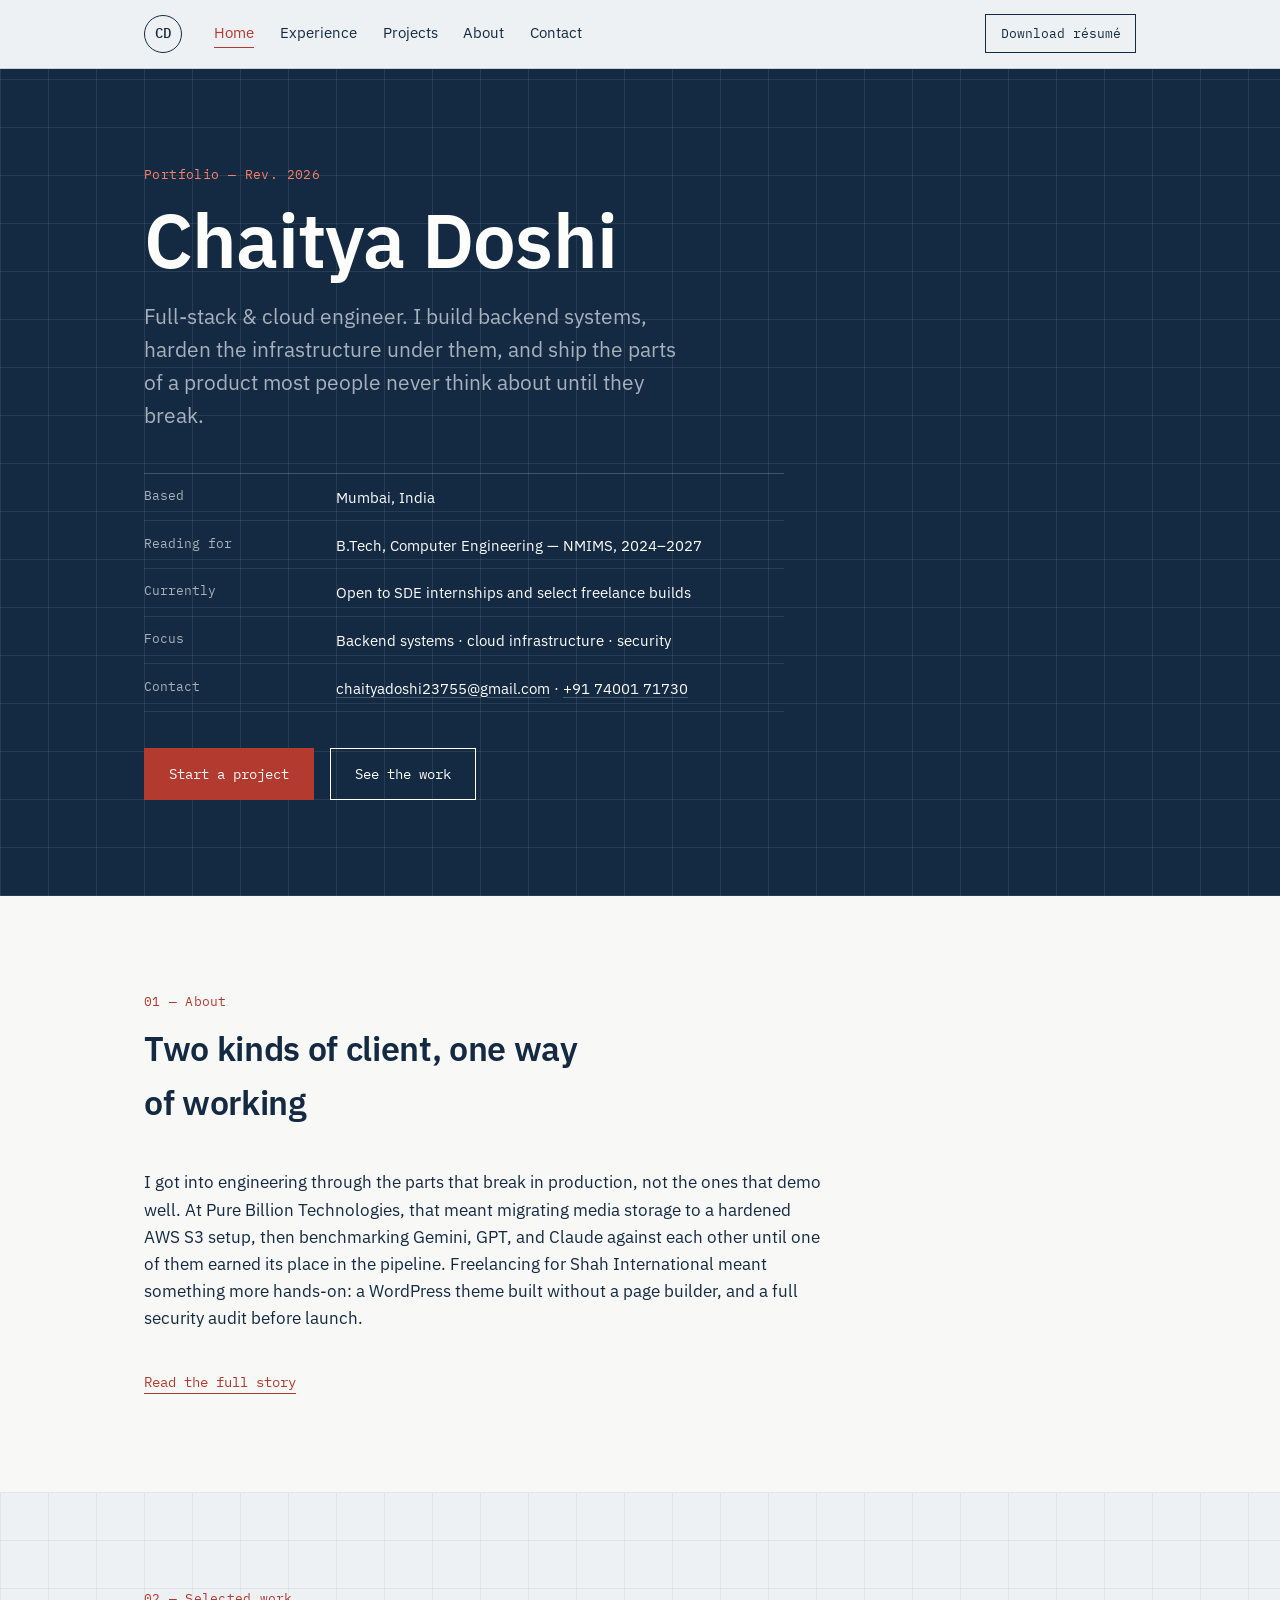
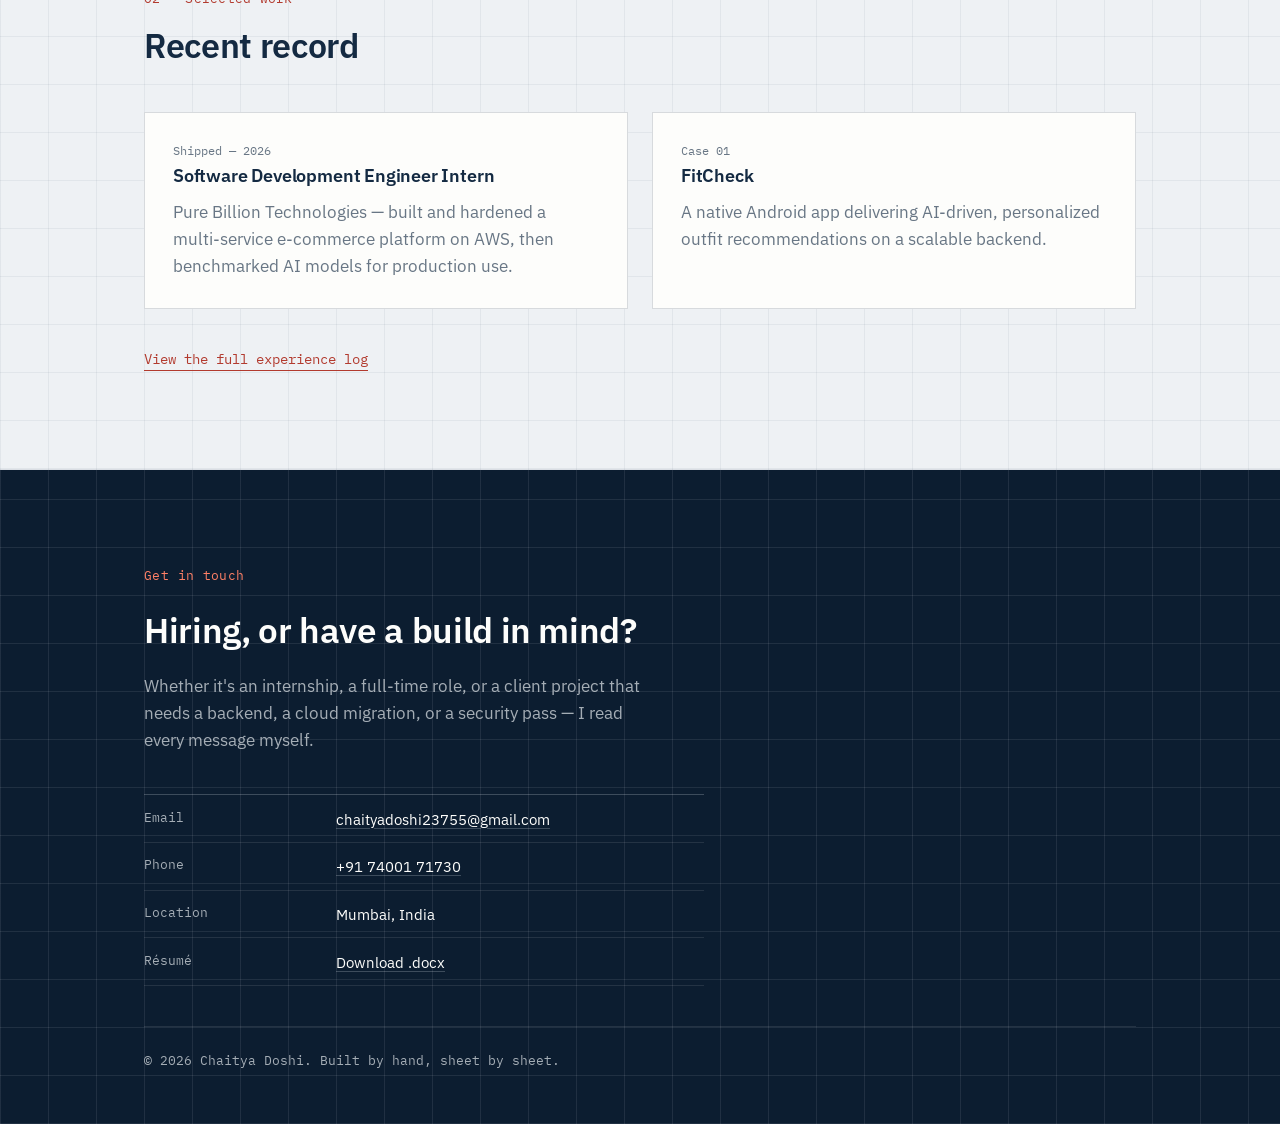
==== index.html @ 890fd2dd "Build multi-page portfolio site Blueprint-inspired design system: home, experience, projects, about," ====
<!DOCTYPE html>
<html lang="en">
<head>
<meta charset="UTF-8">
<meta name="viewport" content="width=device-width, initial-scale=1.0">
<title>Chaitya Doshi — Full-Stack &amp; Cloud Engineer</title>
<meta name="description" content="Chaitya Doshi builds backend systems, cloud infrastructure, and secure web platforms. B.Tech Computer Engineering, NMIMS Mumbai. Available for SDE internships and freelance builds.">
<link rel="icon" href="data:image/svg+xml,%3Csvg xmlns='http://www.w3.org/2000/svg' viewBox='0 0 100 100'%3E%3Ccircle cx='50' cy='50' r='46' fill='%23142A42'/%3E%3Ccircle cx='50' cy='50' r='46' fill='none' stroke='%23EEF1F4' stroke-width='3'/%3E%3Ctext x='50' y='64' font-family='Georgia,serif' font-size='42' fill='%23EEF1F4' text-anchor='middle'%3ECD%3C/text%3E%3C/svg%3E">
<link rel="preconnect" href="https://fonts.googleapis.com">
<link rel="preconnect" href="https://fonts.gstatic.com" crossorigin>
<link href="https://fonts.googleapis.com/css2?family=IBM+Plex+Mono:wght@400;500;600&amp;family=IBM+Plex+Sans:wght@400;500;600;700&amp;display=swap" rel="stylesheet">
<link rel="stylesheet" href="css/styles.css">
</head>
<body>

<a class="skip-link" href="#main">Skip to content</a>

<header class="nav" id="nav">
  <div class="nav__inner">
    <a class="nav__mark" href="index.html" aria-label="Chaitya Doshi, home">
      <span class="nav__mark-ring">CD</span>
    </a>
    <nav class="nav__links" aria-label="Primary">
      <a href="index.html" aria-current="page">Home</a>
      <a href="experience.html">Experience</a>
      <a href="projects.html">Projects</a>
      <a href="about.html">About</a>
      <a href="contact.html">Contact</a>
    </nav>
    <a class="nav__cta" href="assets/resume/Chaitya_Doshi_Resume.docx" download>Download résumé</a>
    <button class="nav__toggle" id="navToggle" aria-expanded="false" aria-controls="navPanel" aria-label="Open menu">
      <span></span><span></span><span></span>
    </button>
  </div>
  <div class="nav__panel" id="navPanel">
    <a href="index.html" aria-current="page">Home</a>
    <a href="experience.html">Experience</a>
    <a href="projects.html">Projects</a>
    <a href="about.html">About</a>
    <a href="contact.html">Contact</a>
    <a href="assets/resume/Chaitya_Doshi_Resume.docx" download>Download résumé</a>
  </div>
</header>

<main id="main">

  <section class="hero" id="top">
    <div class="hero__grid" aria-hidden="true"></div>
    <div class="wrap hero__inner">
      <p class="hero__kicker">Portfolio — Rev. 2026</p>
      <h1 class="hero__name">Chaitya Doshi</h1>
      <p class="hero__role">Full-stack &amp; cloud engineer. I build backend systems, harden the infrastructure under them, and ship the parts of a product most people never think about until they break.</p>

      <dl class="titleblock">
        <div class="titleblock__row">
          <dt>Based</dt>
          <dd>Mumbai, India</dd>
        </div>
        <div class="titleblock__row">
          <dt>Reading for</dt>
          <dd>B.Tech, Computer Engineering — NMIMS, 2024–2027</dd>
        </div>
        <div class="titleblock__row">
          <dt>Currently</dt>
          <dd>Open to SDE internships and select freelance builds</dd>
        </div>
        <div class="titleblock__row">
          <dt>Focus</dt>
          <dd>Backend systems · cloud infrastructure · security</dd>
        </div>
        <div class="titleblock__row">
          <dt>Contact</dt>
          <dd><a href="mailto:chaityadoshi23755@gmail.com">chaityadoshi23755@gmail.com</a> · <a href="tel:+917400171730">+91 74001 71730</a></dd>
        </div>
      </dl>

      <div class="hero__actions">
        <a class="btn btn--stamp" href="contact.html">Start a project</a>
        <a class="btn btn--ghost" href="experience.html">See the work</a>
      </div>
    </div>
  </section>

  <section class="section section--about">
    <div class="wrap">
      <div class="section__head">
        <p class="field-label">01 — About</p>
        <h2>Two kinds of client, one way of working</h2>
      </div>
      <div class="about__body">
        <p>I got into engineering through the parts that break in production, not the ones that demo well. At Pure Billion Technologies, that meant migrating media storage to a hardened AWS S3 setup, then benchmarking Gemini, GPT, and Claude against each other until one of them earned its place in the pipeline. Freelancing for Shah International meant something more hands-on: a WordPress theme built without a page builder, and a full security audit before launch.</p>
      </div>
      <div class="section__foot">
        <a href="about.html">Read the full story</a>
      </div>
    </div>
  </section>

  <section class="section">
    <div class="wrap">
      <div class="section__head">
        <p class="field-label">02 — Selected work</p>
        <h2>Recent record</h2>
      </div>

      <div class="teaser-grid">
        <a class="teaser-card" href="experience.html">
          <p class="teaser-card__stamp">Shipped — 2026</p>
          <h3>Software Development Engineer Intern</h3>
          <p>Pure Billion Technologies — built and hardened a multi-service e-commerce platform on AWS, then benchmarked AI models for production use.</p>
        </a>
        <a class="teaser-card" href="projects.html">
          <p class="teaser-card__stamp">Case 01</p>
          <h3>FitCheck</h3>
          <p>A native Android app delivering AI-driven, personalized outfit recommendations on a scalable backend.</p>
        </a>
      </div>

      <div class="section__foot">
        <a href="experience.html">View the full experience log</a>
      </div>
    </div>
  </section>

</main>

<footer class="footer">
  <div class="hero__grid hero__grid--footer" aria-hidden="true"></div>
  <div class="wrap footer__inner">
    <div class="footer__lead">
      <p class="hero__kicker">Get in touch</p>
      <h2>Hiring, or have a build in mind?</h2>
      <p class="footer__copy">Whether it's an internship, a full-time role, or a client project that needs a backend, a cloud migration, or a security pass — I read every message myself.</p>
    </div>

    <dl class="titleblock titleblock--footer">
      <div class="titleblock__row">
        <dt>Email</dt>
        <dd><a href="mailto:chaityadoshi23755@gmail.com">chaityadoshi23755@gmail.com</a></dd>
      </div>
      <div class="titleblock__row">
        <dt>Phone</dt>
        <dd><a href="tel:+917400171730">+91 74001 71730</a></dd>
      </div>
      <div class="titleblock__row">
        <dt>Location</dt>
        <dd>Mumbai, India</dd>
      </div>
      <div class="titleblock__row">
        <dt>Résumé</dt>
        <dd><a href="assets/resume/Chaitya_Doshi_Resume.docx" download>Download .docx</a></dd>
      </div>
    </dl>

    <p class="footer__fine">© <span id="year">2026</span> Chaitya Doshi. Built by hand, sheet by sheet.</p>
  </div>
</footer>

<script src="js/script.js"></script>
</body>
</html>
---- css/styles.css ----
/* ==========================================================================
   Tokens
   ========================================================================== */
:root {
  --ink: #142a42;
  --ink-deep: #0c1d30;
  --paper: #eef1f4;
  --paper-card: #f8f9f7;
  --paper-white: #fdfdfb;
  --stamp: #b23a2e;
  --stamp-bright: #ff8066;
  --line: rgba(20, 42, 66, 0.16);
  --line-soft: rgba(20, 42, 66, 0.09);
  --line-on-dark: rgba(238, 241, 244, 0.22);
  --line-on-dark-soft: rgba(238, 241, 244, 0.1);
  --grid-light: rgba(20, 42, 66, 0.06);
  --grid-dark: rgba(238, 241, 244, 0.09);
  --text-muted: rgba(20, 42, 66, 0.64);
  --text-muted-on-dark: rgba(238, 241, 244, 0.68);

  --font-sans: "IBM Plex Sans", "Segoe UI", system-ui, sans-serif;
  --font-mono: "IBM Plex Mono", "SFMono-Regular", Consolas, monospace;

  --wrap: 1120px;
  --gutter: clamp(1.5rem, 5vw, 4rem);
}

/* ==========================================================================
   Reset & base
   ========================================================================== */
*, *::before, *::after { box-sizing: border-box; }
html { scroll-behavior: smooth; }
@media (prefers-reduced-motion: reduce) {
  html { scroll-behavior: auto; }
  *, *::before, *::after { animation-duration: 0.001ms !important; animation-iteration-count: 1 !important; transition-duration: 0.001ms !important; scroll-behavior: auto !important; }
}

html, body { max-width: 100%; overflow-x: hidden; }

body {
  margin: 0;
  background: var(--paper);
  color: var(--ink);
  font-family: var(--font-sans);
  font-size: 17px;
  line-height: 1.6;
  -webkit-font-smoothing: antialiased;
}

img { max-width: 100%; display: block; }
a { color: inherit; }

h1, h2, h3 { margin: 0; font-family: var(--font-sans); font-weight: 600; letter-spacing: -0.01em; }

.wrap {
  max-width: var(--wrap);
  margin: 0 auto;
  padding-left: var(--gutter);
  padding-right: var(--gutter);
}

.skip-link {
  position: absolute;
  left: -999px;
  top: 0;
  background: var(--ink);
  color: var(--paper-white);
  padding: 0.75rem 1.25rem;
  z-index: 200;
  font-family: var(--font-mono);
  font-size: 0.85rem;
}
.skip-link:focus { left: var(--gutter); top: 0.75rem; }

:focus-visible {
  outline: 2px solid var(--stamp);
  outline-offset: 3px;
}

.field-label {
  font-family: var(--font-mono);
  font-size: 0.8rem;
  letter-spacing: 0.02em;
  color: var(--stamp);
  margin: 0 0 0.6rem;
}

/* ==========================================================================
   Nav
   ========================================================================== */
.nav {
  position: sticky;
  top: 0;
  z-index: 100;
  background: rgba(238, 241, 244, 0.92);
  backdrop-filter: blur(8px);
  border-bottom: 1px solid var(--line);
}

.nav__inner {
  max-width: var(--wrap);
  margin: 0 auto;
  padding: 0.9rem var(--gutter);
  display: flex;
  align-items: center;
  gap: 2rem;
}

.nav__mark { text-decoration: none; flex-shrink: 0; }
.nav__mark-ring {
  display: inline-flex;
  align-items: center;
  justify-content: center;
  width: 2.4rem;
  height: 2.4rem;
  border-radius: 999px;
  border: 1.5px solid var(--ink);
  font-family: var(--font-mono);
  font-size: 0.85rem;
  font-weight: 500;
  color: var(--ink);
}

.nav__links {
  display: flex;
  gap: 1.6rem;
  flex: 1;
}
.nav__links a {
  text-decoration: none;
  font-size: 0.95rem;
  color: var(--ink);
  border-bottom: 1px solid transparent;
  padding-bottom: 2px;
  transition: border-color 0.15s ease;
}
.nav__links a:hover { border-color: var(--stamp); }
.nav__links a[aria-current="page"] { border-color: var(--stamp); color: var(--stamp); }
.nav__panel a[aria-current="page"] { color: var(--stamp); }

.nav__cta {
  font-family: var(--font-mono);
  font-size: 0.82rem;
  text-decoration: none;
  border: 1px solid var(--ink);
  padding: 0.5rem 0.9rem;
  white-space: nowrap;
  transition: background 0.15s ease, color 0.15s ease;
}
.nav__cta:hover { background: var(--ink); color: var(--paper-white); }

.nav__toggle {
  display: none;
  flex-direction: column;
  justify-content: center;
  gap: 5px;
  width: 2.4rem;
  height: 2.4rem;
  background: none;
  border: 1px solid var(--line);
  cursor: pointer;
  margin-left: auto;
}
.nav__toggle span {
  display: block;
  height: 1.5px;
  background: var(--ink);
  margin: 0 0.6rem;
}

.nav__panel {
  display: none;
  flex-direction: column;
  padding: 0.5rem var(--gutter) 1.25rem;
  border-top: 1px solid var(--line);
}
.nav__panel a {
  text-decoration: none;
  color: var(--ink);
  padding: 0.7rem 0;
  border-bottom: 1px solid var(--line-soft);
  font-size: 1rem;
}

.nav.is-open .nav__panel { display: flex; }

@media (max-width: 860px) {
  .nav__links, .nav__cta { display: none; }
  .nav__toggle { display: flex; }
}

/* ==========================================================================
   Blueprint grid backgrounds
   ========================================================================== */
.hero {
  position: relative;
  background: var(--ink);
  color: var(--paper-white);
  overflow: hidden;
  padding-top: clamp(3.5rem, 8vw, 6rem);
  padding-bottom: clamp(3.5rem, 8vw, 6rem);
}

.hero__grid {
  position: absolute;
  inset: 0;
  background-image:
    repeating-linear-gradient(90deg, var(--grid-dark) 0, var(--grid-dark) 1px, transparent 1px, transparent 48px),
    repeating-linear-gradient(0deg, var(--grid-dark) 0, var(--grid-dark) 1px, transparent 1px, transparent 48px);
  opacity: 0;
  animation: gridIn 1.1s ease forwards 0.1s;
}

@keyframes gridIn { to { opacity: 1; } }

.hero__inner { position: relative; z-index: 1; }

.hero__kicker {
  font-family: var(--font-mono);
  font-size: 0.8rem;
  letter-spacing: 0.03em;
  color: var(--stamp-bright);
  margin: 0 0 1rem;
}

.hero__name {
  font-size: clamp(2.75rem, 7vw, 4.75rem);
  line-height: 1.02;
  margin-bottom: 1.1rem;
}

/* Condensed header band for interior pages */
.pagehead {
  position: relative;
  background: var(--ink);
  color: var(--paper-white);
  overflow: hidden;
  padding: clamp(2.75rem, 6vw, 4rem) 0;
}
.pagehead__inner { position: relative; z-index: 1; max-width: 60ch; }
.pagehead h1 { font-size: clamp(2rem, 4.5vw, 2.75rem); margin-bottom: 0.85rem; }
.pagehead p { font-size: clamp(1rem, 1.6vw, 1.1rem); color: var(--text-muted-on-dark); margin: 0; max-width: 52ch; }

.hero__role {
  font-size: clamp(1.05rem, 2vw, 1.3rem);
  font-weight: 400;
  max-width: 42ch;
  color: var(--text-muted-on-dark);
  margin-bottom: 2.5rem;
}

.titleblock {
  border-top: 1px solid var(--line-on-dark);
  margin: 0 0 2.25rem;
  max-width: 640px;
}
.titleblock__row {
  display: grid;
  grid-template-columns: 11rem 1fr;
  gap: 1rem;
  padding: 0.7rem 0;
  border-bottom: 1px solid var(--line-on-dark-soft);
}
.titleblock dt {
  font-family: var(--font-mono);
  font-size: 0.82rem;
  color: var(--text-muted-on-dark);
}
.titleblock dd {
  margin: 0;
  font-size: 0.95rem;
  overflow-wrap: break-word;
  word-break: break-word;
}
.titleblock dd a { text-decoration: underline; text-decoration-color: var(--line-on-dark); text-underline-offset: 3px; }
.titleblock dd a:hover { text-decoration-color: var(--stamp-bright); }

@media (max-width: 600px) {
  .titleblock__row {
    grid-template-columns: 1fr;
    gap: 0.3rem;
    padding: 0.85rem 0;
  }
}

.hero__actions { display: flex; gap: 1rem; flex-wrap: wrap; }

.btn {
  display: inline-block;
  font-family: var(--font-mono);
  font-size: 0.88rem;
  text-decoration: none;
  padding: 0.85rem 1.5rem;
  border: 1px solid currentColor;
  transition: transform 0.15s ease, background 0.15s ease, color 0.15s ease;
}
.btn--stamp {
  background: var(--stamp);
  border-color: var(--stamp);
  color: var(--paper-white);
}
.btn--stamp:hover { transform: translateY(-2px); }
.btn--ghost { color: var(--paper-white); }
.btn--ghost:hover { background: rgba(238, 241, 244, 0.08); }

/* ==========================================================================
   Sections (paper)
   ========================================================================== */
.section {
  padding: clamp(3.5rem, 8vw, 6rem) 0;
  border-bottom: 1px solid var(--line-soft);
  background-image:
    repeating-linear-gradient(90deg, var(--grid-light) 0, var(--grid-light) 1px, transparent 1px, transparent 48px),
    repeating-linear-gradient(0deg, var(--grid-light) 0, var(--grid-light) 1px, transparent 1px, transparent 48px);
}

.section--about { background: var(--paper-card); background-image: none; }

.section__head { margin-bottom: 2.5rem; max-width: 46ch; }
.section__head--tight { margin-top: 3.5rem; margin-bottom: 1.75rem; }
.section__head h2 { font-size: clamp(1.6rem, 3vw, 2.1rem); }

.about__body { max-width: 68ch; }
.about__body p { margin: 0 0 1.2rem; }
.about__body p:last-child { margin-bottom: 0; }

/* ==========================================================================
   Experience log
   ========================================================================== */
.log { display: flex; flex-direction: column; gap: 2.5rem; }

.log__entry {
  display: grid;
  grid-template-columns: 9rem 1fr;
  gap: 2rem;
  padding-top: 2rem;
  border-top: 1px solid var(--line);
}
.log__entry:first-child { border-top: 1px solid var(--line); }

.log__meta { display: flex; flex-direction: column; gap: 0.6rem; }

.stamp {
  display: inline-block;
  font-family: var(--font-mono);
  font-size: 0.78rem;
  padding: 0.3rem 0.65rem;
  border: 1.5px solid var(--stamp);
  color: var(--stamp);
  width: fit-content;
  transform: rotate(-2deg);
}

.log__date { font-family: var(--font-mono); font-size: 0.85rem; color: var(--text-muted); }

.log__body h3 { font-size: 1.3rem; margin-bottom: 0.25rem; }
.log__org { font-family: var(--font-mono); font-size: 0.88rem; color: var(--text-muted); margin: 0 0 1.1rem; }

.log__points { margin: 0 0 1.25rem; padding-left: 1.1rem; max-width: 66ch; }
.log__points li { margin-bottom: 0.55rem; }
.log__points li:last-child { margin-bottom: 0; }

.tags { display: flex; flex-wrap: wrap; gap: 0.5rem; }
.tags span {
  font-family: var(--font-mono);
  font-size: 0.76rem;
  padding: 0.28rem 0.6rem;
  border: 1px solid var(--line);
  color: var(--text-muted);
}

@media (max-width: 640px) {
  .log__entry { grid-template-columns: 1fr; gap: 0.9rem; }
}

/* ==========================================================================
   Project case files
   ========================================================================== */
.cases {
  display: grid;
  grid-template-columns: repeat(2, 1fr);
  gap: 1.5rem;
}

.case {
  position: relative;
  background: var(--paper-white);
  border: 1px solid var(--line);
  padding: 2rem;
}
.case::after {
  content: "";
  position: absolute;
  inset: 8px -8px -8px 8px;
  border: 1px solid var(--line-soft);
  z-index: -1;
}

.case__stamp {
  font-family: var(--font-mono);
  font-size: 0.78rem;
  color: var(--stamp);
  margin-bottom: 0.9rem;
}
.case h3 { font-size: 1.25rem; margin-bottom: 0.2rem; }
.case__sub { font-family: var(--font-mono); font-size: 0.85rem; color: var(--text-muted); margin: 0 0 1rem; }
.case p:not(.case__sub) { margin: 0 0 1.25rem; max-width: 46ch; }

@media (max-width: 720px) {
  .cases { grid-template-columns: 1fr; }
}

/* ==========================================================================
   Publications / roles
   ========================================================================== */
.citations { list-style: none; margin: 0 0 1rem; padding: 0; max-width: 68ch; }
.citations li {
  padding: 1.1rem 0;
  border-top: 1px solid var(--line);
}
.citations li:last-child { border-bottom: 1px solid var(--line); }
.citations__title { margin: 0 0 0.3rem; font-size: 1rem; max-width: 60ch; }
.citations__meta { margin: 0; font-family: var(--font-mono); font-size: 0.82rem; color: var(--stamp); }

.roles { list-style: none; margin: 0; padding: 0; max-width: 68ch; }
.roles li { padding: 0.9rem 0; border-top: 1px solid var(--line); }
.roles li:last-child { border-bottom: 1px solid var(--line); }
.roles__title { margin: 0 0 0.25rem; font-size: 0.98rem; }
.roles__meta { margin: 0; font-size: 0.9rem; color: var(--text-muted); }

/* ==========================================================================
   Skills inventory
   ========================================================================== */
.inventory {
  display: grid;
  grid-template-columns: repeat(3, 1fr);
  gap: 2rem 2.5rem;
}
.inventory__group h3 {
  font-family: var(--font-mono);
  font-size: 0.85rem;
  font-weight: 500;
  color: var(--stamp);
  margin-bottom: 0.5rem;
}
.inventory__group p { margin: 0; color: var(--text-muted); }

@media (max-width: 760px) {
  .inventory { grid-template-columns: repeat(2, 1fr); }
}
@media (max-width: 500px) {
  .inventory { grid-template-columns: 1fr; }
}

/* ==========================================================================
   Home: section footer link, teaser grid
   ========================================================================== */
.section__foot { margin-top: 2.25rem; }
.section__foot a {
  font-family: var(--font-mono);
  font-size: 0.88rem;
  text-decoration: none;
  border-bottom: 1px solid var(--stamp);
  color: var(--stamp);
  padding-bottom: 2px;
}
.section__foot a:hover { border-color: var(--ink); color: var(--ink); }

.teaser-grid {
  display: grid;
  grid-template-columns: repeat(2, 1fr);
  gap: 1.5rem;
}
.teaser-card {
  background: var(--paper-white);
  border: 1px solid var(--line);
  padding: 1.75rem;
  text-decoration: none;
  color: var(--ink);
  display: block;
  transition: border-color 0.15s ease, transform 0.15s ease;
}
.teaser-card:hover { border-color: var(--stamp); transform: translateY(-2px); }
.teaser-card__stamp {
  font-family: var(--font-mono);
  font-size: 0.78rem;
  color: var(--stamp);
  margin-bottom: 0.9rem;
}
.teaser-card h3 { font-size: 1.15rem; margin-bottom: 0.5rem; }
.teaser-card p { margin: 0; color: var(--text-muted); max-width: 42ch; }

@media (max-width: 720px) {
  .teaser-grid { grid-template-columns: 1fr; }
}

.teaser-card--ghost {
  background: transparent;
  border-color: var(--line-on-dark);
  color: var(--paper-white);
}
.teaser-card--ghost:hover { border-color: var(--stamp-bright); }
.teaser-card--ghost h3 { color: var(--paper-white); }
.teaser-card--ghost p { color: var(--text-muted-on-dark); }

.hero__lanes { margin-bottom: 2.5rem; }

/* ==========================================================================
   Footer
   ========================================================================== */
.footer {
  position: relative;
  background: var(--ink-deep);
  color: var(--paper-white);
  padding: clamp(3.5rem, 8vw, 6rem) 0 2.5rem;
  overflow: hidden;
}

.hero__grid--footer { animation: none; opacity: 1; }

.footer__inner { position: relative; z-index: 1; }
.footer__lead { max-width: 50ch; margin-bottom: 2.5rem; }
.footer__lead h2 { font-size: clamp(1.6rem, 3vw, 2.2rem); margin-bottom: 0.9rem; }
.footer__copy { color: var(--text-muted-on-dark); margin: 0; }

.titleblock--footer { max-width: 560px; }

.footer__fine {
  font-family: var(--font-mono);
  font-size: 0.8rem;
  color: var(--text-muted-on-dark);
  margin-top: 2.5rem;
  padding-top: 1.5rem;
  border-top: 1px solid var(--line-on-dark-soft);
}

/* Lightweight footer used on interior pages */
.footer--simple {
  padding: 2.25rem 0;
}
.footer--simple .footer__inner {
  display: flex;
  flex-wrap: wrap;
  align-items: center;
  justify-content: space-between;
  gap: 1.25rem;
}
.footer--simple__mark {
  display: inline-flex;
  align-items: center;
  gap: 0.75rem;
  text-decoration: none;
  color: var(--paper-white);
  font-family: var(--font-mono);
  font-size: 0.85rem;
}
.footer--simple__mark .nav__mark-ring {
  border-color: var(--line-on-dark);
  color: var(--paper-white);
}
.footer--simple__links {
  display: flex;
  flex-wrap: wrap;
  gap: 1.5rem;
  font-size: 0.9rem;
}
.footer--simple__links a { text-decoration: none; border-bottom: 1px solid transparent; }
.footer--simple__links a:hover { border-color: var(--stamp-bright); }
.footer--simple__fine {
  font-family: var(--font-mono);
  font-size: 0.78rem;
  color: var(--text-muted-on-dark);
  width: 100%;
  margin-top: 1.5rem;
  padding-top: 1.25rem;
  border-top: 1px solid var(--line-on-dark-soft);
}

/* ==========================================================================
   Load-in stagger for hero fields
   ========================================================================== */
.titleblock__row {
  opacity: 0;
  transform: translateY(6px);
  animation: rowIn 0.5s ease forwards;
}
.titleblock__row:nth-child(1) { animation-delay: 0.15s; }
.titleblock__row:nth-child(2) { animation-delay: 0.22s; }
.titleblock__row:nth-child(3) { animation-delay: 0.29s; }
.titleblock__row:nth-child(4) { animation-delay: 0.36s; }
.titleblock__row:nth-child(5) { animation-delay: 0.43s; }

@keyframes rowIn { to { opacity: 1; transform: translateY(0); } }

.footer .titleblock__row { animation: none; opacity: 1; transform: none; }

@media (prefers-reduced-motion: reduce) {
  .hero__grid, .titleblock__row { animation: none; opacity: 1; transform: none; }
}
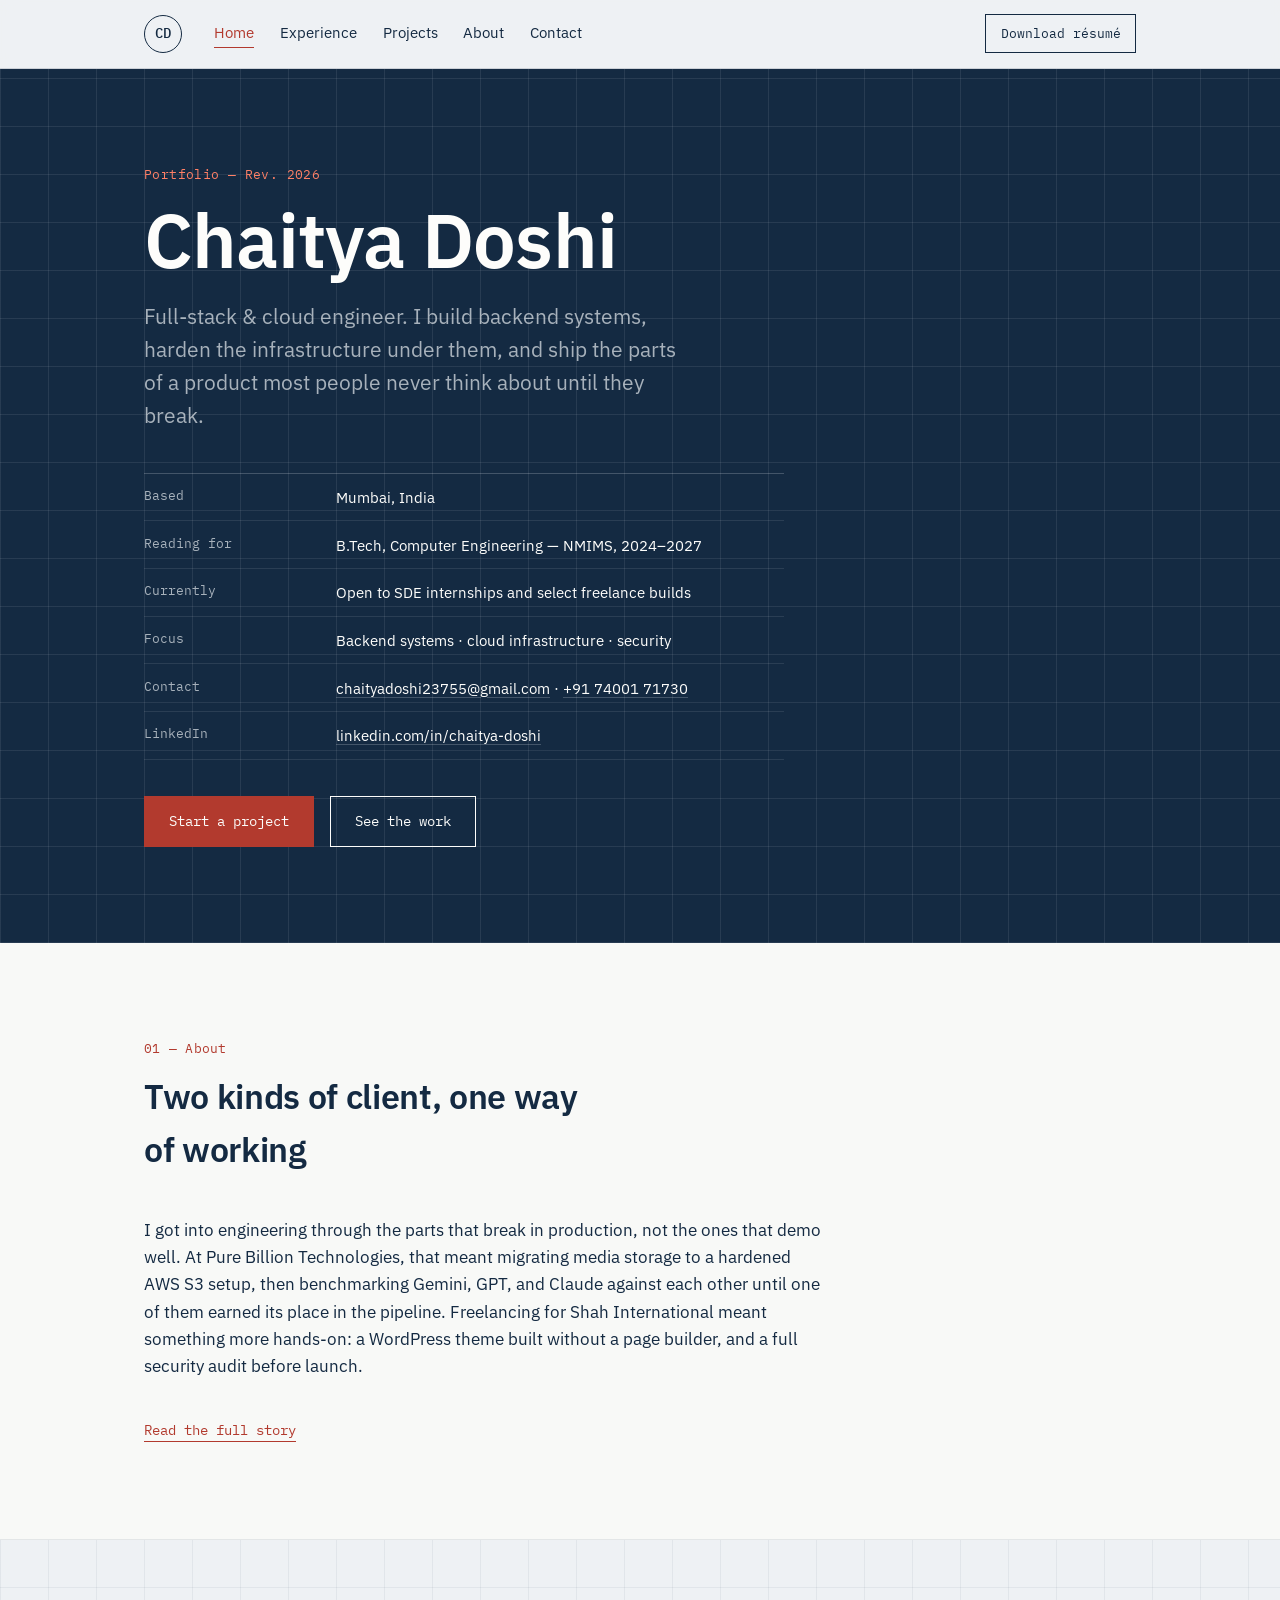
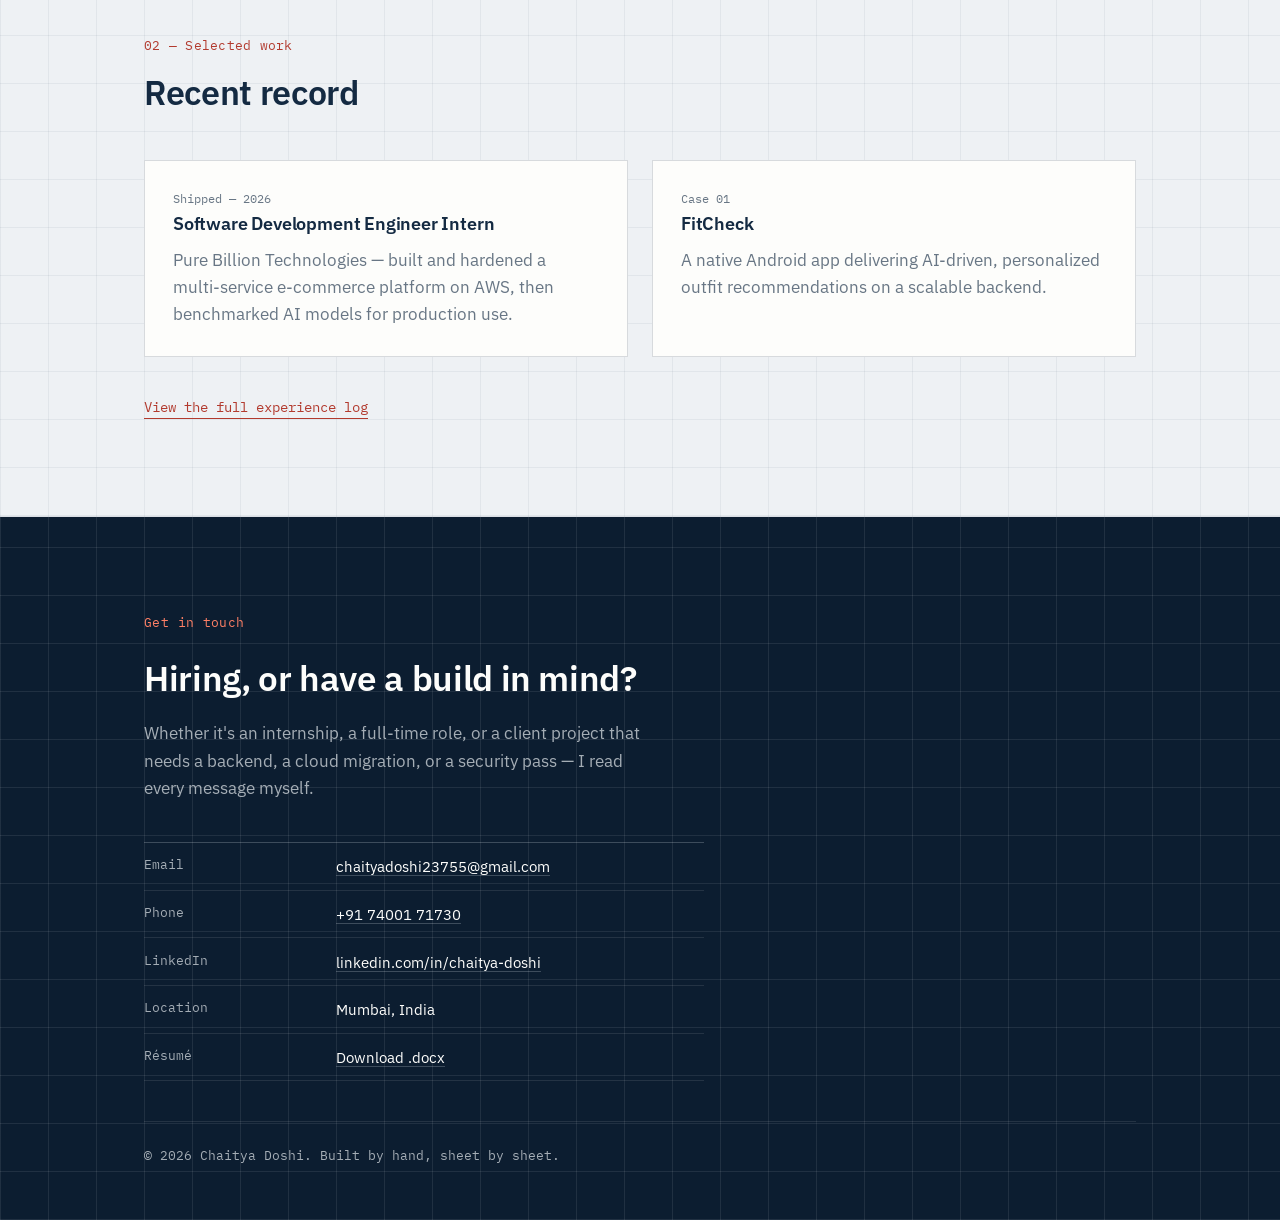
==== commit 7020ec08: "Add LinkedIn link and rebuild mobile nav as an off-canvas sidebar Mobile menu now slides in from the" ====
--- a/index.html
+++ b/index.html
@@ -32,15 +32,16 @@
       <span></span><span></span><span></span>
     </button>
   </div>
-  <div class="nav__panel" id="navPanel">
-    <a href="index.html" aria-current="page">Home</a>
-    <a href="experience.html">Experience</a>
-    <a href="projects.html">Projects</a>
-    <a href="about.html">About</a>
-    <a href="contact.html">Contact</a>
-    <a href="assets/resume/Chaitya_Doshi_Resume.docx" download>Download résumé</a>
-  </div>
 </header>
+<div class="nav__backdrop" id="navBackdrop"></div>
+<div class="nav__panel" id="navPanel">
+  <a href="index.html" aria-current="page">Home</a>
+  <a href="experience.html">Experience</a>
+  <a href="projects.html">Projects</a>
+  <a href="about.html">About</a>
+  <a href="contact.html">Contact</a>
+  <a href="assets/resume/Chaitya_Doshi_Resume.docx" download>Download résumé</a>
+</div>
 
 <main id="main">
 
@@ -71,6 +72,10 @@
         <div class="titleblock__row">
           <dt>Contact</dt>
           <dd><a href="mailto:chaityadoshi23755@gmail.com">chaityadoshi23755@gmail.com</a> · <a href="tel:+917400171730">+91 74001 71730</a></dd>
+        </div>
+        <div class="titleblock__row">
+          <dt>LinkedIn</dt>
+          <dd><a href="https://www.linkedin.com/in/chaitya-doshi-277522202/" target="_blank" rel="noopener">linkedin.com/in/chaitya-doshi</a></dd>
         </div>
       </dl>
 
@@ -143,6 +148,10 @@
         <dd><a href="tel:+917400171730">+91 74001 71730</a></dd>
       </div>
       <div class="titleblock__row">
+        <dt>LinkedIn</dt>
+        <dd><a href="https://www.linkedin.com/in/chaitya-doshi-277522202/" target="_blank" rel="noopener">linkedin.com/in/chaitya-doshi</a></dd>
+      </div>
+      <div class="titleblock__row">
         <dt>Location</dt>
         <dd>Mumbai, India</dd>
       </div>
--- a/css/styles.css
+++ b/css/styles.css
@@ -36,6 +36,7 @@
 }
 
 html, body { max-width: 100%; overflow-x: hidden; }
+body.nav-open { overflow: hidden; }
 
 body {
   margin: 0;
@@ -151,6 +152,7 @@
 
 .nav__toggle {
   display: none;
+  position: relative;
   flex-direction: column;
   justify-content: center;
   gap: 5px;
@@ -160,33 +162,70 @@
   border: 1px solid var(--line);
   cursor: pointer;
   margin-left: auto;
+  z-index: 220;
 }
 .nav__toggle span {
   display: block;
   height: 1.5px;
   background: var(--ink);
   margin: 0 0.6rem;
-}
+  transition: transform 0.25s ease, opacity 0.2s ease;
+}
+.nav.is-open .nav__toggle span:nth-child(1) { transform: translateY(6.5px) rotate(45deg); }
+.nav.is-open .nav__toggle span:nth-child(2) { opacity: 0; }
+.nav.is-open .nav__toggle span:nth-child(3) { transform: translateY(-6.5px) rotate(-45deg); }
+
+/* Off-canvas sidebar */
+.nav__backdrop {
+  position: fixed;
+  inset: 0;
+  background: rgba(12, 29, 48, 0.55);
+  opacity: 0;
+  pointer-events: none;
+  transition: opacity 0.25s ease;
+  z-index: 195;
+}
+body.nav-open .nav__backdrop { opacity: 1; pointer-events: auto; }
 
 .nav__panel {
-  display: none;
+  position: fixed;
+  top: 0;
+  right: 0;
+  height: 100dvh;
+  width: min(320px, 84vw);
+  display: flex;
   flex-direction: column;
-  padding: 0.5rem var(--gutter) 1.25rem;
-  border-top: 1px solid var(--line);
-}
+  gap: 0.2rem;
+  background: var(--ink);
+  padding: 5.5rem 1.75rem 2rem;
+  overflow-y: auto;
+  transform: translateX(100%);
+  transition: transform 0.3s ease;
+  z-index: 200;
+  border-top: none;
+}
+body.nav-open .nav__panel { transform: translateX(0); }
+
 .nav__panel a {
   text-decoration: none;
-  color: var(--ink);
-  padding: 0.7rem 0;
-  border-bottom: 1px solid var(--line-soft);
-  font-size: 1rem;
-}
-
-.nav.is-open .nav__panel { display: flex; }
+  color: var(--paper-white);
+  padding: 0.85rem 0;
+  border-bottom: 1px solid var(--line-on-dark-soft);
+  font-size: 1.05rem;
+}
+.nav__panel a:last-child { border-bottom: none; margin-top: 0.75rem; font-family: var(--font-mono); font-size: 0.85rem; color: var(--text-muted-on-dark); }
+
+@media (prefers-reduced-motion: reduce) {
+  .nav__panel, .nav__backdrop, .nav__toggle span { transition: none; }
+}
 
 @media (max-width: 860px) {
   .nav__links, .nav__cta { display: none; }
   .nav__toggle { display: flex; }
+}
+
+@media (min-width: 861px) {
+  .nav__panel, .nav__backdrop { display: none; }
 }
 
 /* ==========================================================================
@@ -589,6 +628,7 @@
 .titleblock__row:nth-child(3) { animation-delay: 0.29s; }
 .titleblock__row:nth-child(4) { animation-delay: 0.36s; }
 .titleblock__row:nth-child(5) { animation-delay: 0.43s; }
+.titleblock__row:nth-child(6) { animation-delay: 0.5s; }
 
 @keyframes rowIn { to { opacity: 1; transform: translateY(0); } }
 
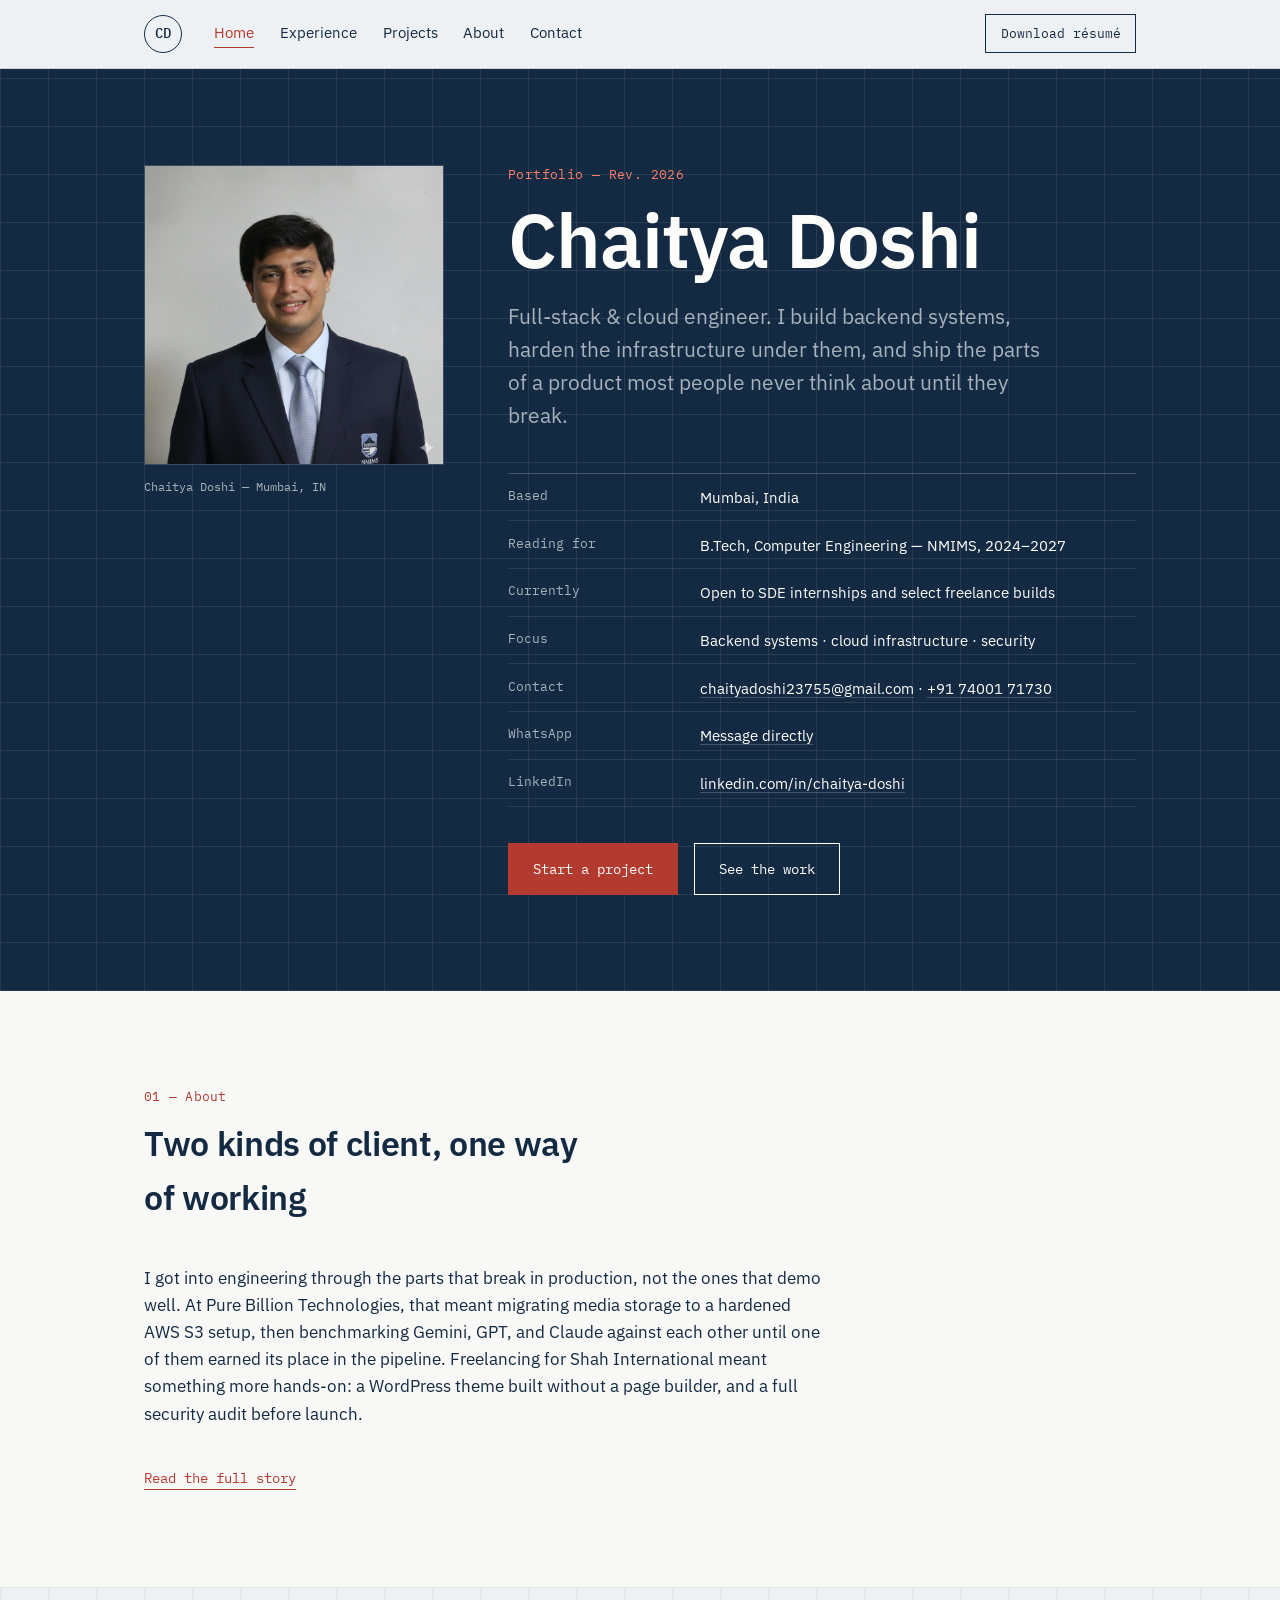
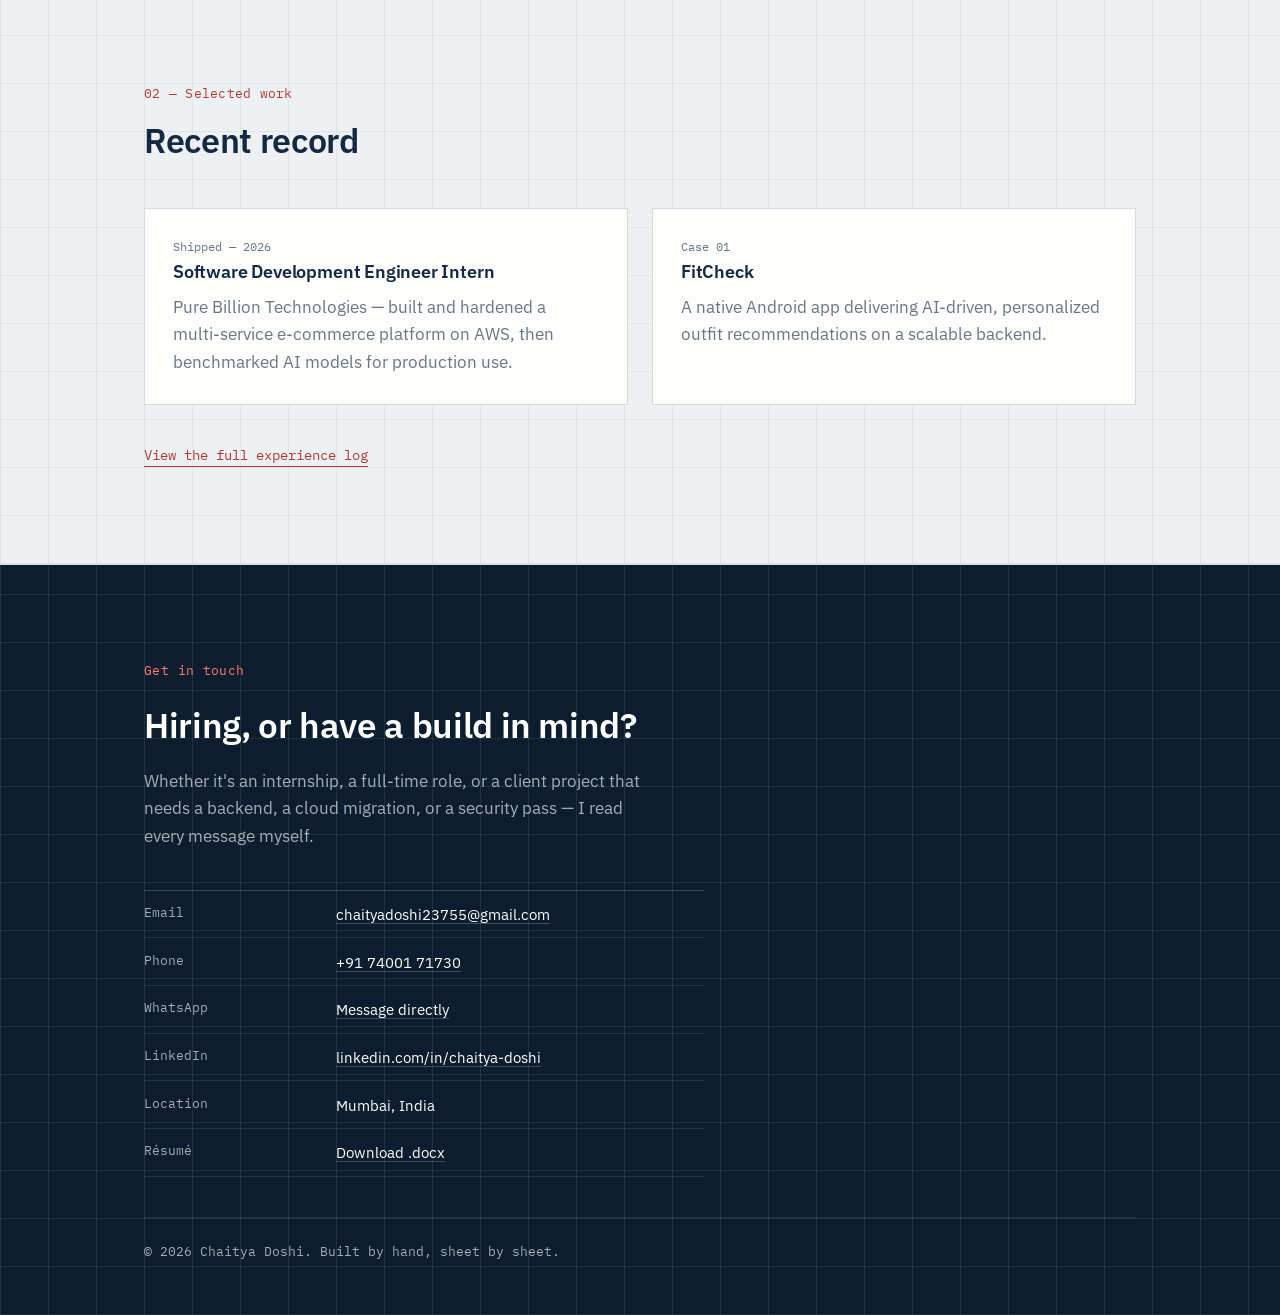
==== commit 1066ab3c: "Add headshot photo and WhatsApp contact links Home hero now uses a split layout with a framed portra" ====
--- a/index.html
+++ b/index.html
@@ -48,40 +48,55 @@
   <section class="hero" id="top">
     <div class="hero__grid" aria-hidden="true"></div>
     <div class="wrap hero__inner">
-      <p class="hero__kicker">Portfolio — Rev. 2026</p>
-      <h1 class="hero__name">Chaitya Doshi</h1>
-      <p class="hero__role">Full-stack &amp; cloud engineer. I build backend systems, harden the infrastructure under them, and ship the parts of a product most people never think about until they break.</p>
+      <div class="hero__layout">
+        <div class="hero__photo">
+          <div class="hero__photo-frame">
+            <img src="assets/img/chaitya.jpg" alt="Chaitya Doshi" width="900" height="900" loading="eager">
+          </div>
+          <p class="hero__photo-label">Chaitya Doshi — Mumbai, IN</p>
+        </div>
 
-      <dl class="titleblock">
-        <div class="titleblock__row">
-          <dt>Based</dt>
-          <dd>Mumbai, India</dd>
+        <div class="hero__content">
+          <p class="hero__kicker">Portfolio — Rev. 2026</p>
+          <h1 class="hero__name">Chaitya Doshi</h1>
+          <p class="hero__role">Full-stack &amp; cloud engineer. I build backend systems, harden the infrastructure under them, and ship the parts of a product most people never think about until they break.</p>
+
+          <dl class="titleblock">
+            <div class="titleblock__row">
+              <dt>Based</dt>
+              <dd>Mumbai, India</dd>
+            </div>
+            <div class="titleblock__row">
+              <dt>Reading for</dt>
+              <dd>B.Tech, Computer Engineering — NMIMS, 2024–2027</dd>
+            </div>
+            <div class="titleblock__row">
+              <dt>Currently</dt>
+              <dd>Open to SDE internships and select freelance builds</dd>
+            </div>
+            <div class="titleblock__row">
+              <dt>Focus</dt>
+              <dd>Backend systems · cloud infrastructure · security</dd>
+            </div>
+            <div class="titleblock__row">
+              <dt>Contact</dt>
+              <dd><a href="mailto:chaityadoshi23755@gmail.com">chaityadoshi23755@gmail.com</a> · <a href="tel:+917400171730">+91 74001 71730</a></dd>
+            </div>
+            <div class="titleblock__row">
+              <dt>WhatsApp</dt>
+              <dd><a href="https://wa.me/917400171730" target="_blank" rel="noopener">Message directly</a></dd>
+            </div>
+            <div class="titleblock__row">
+              <dt>LinkedIn</dt>
+              <dd><a href="https://www.linkedin.com/in/chaitya-doshi-277522202/" target="_blank" rel="noopener">linkedin.com/in/chaitya-doshi</a></dd>
+            </div>
+          </dl>
+
+          <div class="hero__actions">
+            <a class="btn btn--stamp" href="contact.html">Start a project</a>
+            <a class="btn btn--ghost" href="experience.html">See the work</a>
+          </div>
         </div>
-        <div class="titleblock__row">
-          <dt>Reading for</dt>
-          <dd>B.Tech, Computer Engineering — NMIMS, 2024–2027</dd>
-        </div>
-        <div class="titleblock__row">
-          <dt>Currently</dt>
-          <dd>Open to SDE internships and select freelance builds</dd>
-        </div>
-        <div class="titleblock__row">
-          <dt>Focus</dt>
-          <dd>Backend systems · cloud infrastructure · security</dd>
-        </div>
-        <div class="titleblock__row">
-          <dt>Contact</dt>
-          <dd><a href="mailto:chaityadoshi23755@gmail.com">chaityadoshi23755@gmail.com</a> · <a href="tel:+917400171730">+91 74001 71730</a></dd>
-        </div>
-        <div class="titleblock__row">
-          <dt>LinkedIn</dt>
-          <dd><a href="https://www.linkedin.com/in/chaitya-doshi-277522202/" target="_blank" rel="noopener">linkedin.com/in/chaitya-doshi</a></dd>
-        </div>
-      </dl>
-
-      <div class="hero__actions">
-        <a class="btn btn--stamp" href="contact.html">Start a project</a>
-        <a class="btn btn--ghost" href="experience.html">See the work</a>
       </div>
     </div>
   </section>
@@ -148,6 +163,10 @@
         <dd><a href="tel:+917400171730">+91 74001 71730</a></dd>
       </div>
       <div class="titleblock__row">
+        <dt>WhatsApp</dt>
+        <dd><a href="https://wa.me/917400171730" target="_blank" rel="noopener">Message directly</a></dd>
+      </div>
+      <div class="titleblock__row">
         <dt>LinkedIn</dt>
         <dd><a href="https://www.linkedin.com/in/chaitya-doshi-277522202/" target="_blank" rel="noopener">linkedin.com/in/chaitya-doshi</a></dd>
       </div>
--- a/css/styles.css
+++ b/css/styles.css
@@ -254,6 +254,47 @@
 
 .hero__inner { position: relative; z-index: 1; }
 
+.hero__layout {
+  display: grid;
+  grid-template-columns: minmax(200px, 300px) 1fr;
+  gap: clamp(2rem, 5vw, 4.5rem);
+  align-items: start;
+}
+
+.hero__photo { position: relative; }
+.hero__photo-frame {
+  position: relative;
+  aspect-ratio: 1 / 1;
+  border: 1px solid var(--line-on-dark);
+  overflow: hidden;
+  background: var(--ink-deep);
+}
+.hero__photo-frame::after {
+  content: "";
+  position: absolute;
+  inset: 8px -8px -8px 8px;
+  border: 1px solid var(--line-on-dark-soft);
+  z-index: -1;
+}
+.hero__photo-frame img {
+  width: 100%;
+  height: 100%;
+  object-fit: cover;
+  display: block;
+  filter: grayscale(8%) contrast(1.03);
+}
+.hero__photo-label {
+  font-family: var(--font-mono);
+  font-size: 0.76rem;
+  color: var(--text-muted-on-dark);
+  margin: 0.75rem 0 0;
+}
+
+@media (max-width: 720px) {
+  .hero__layout { grid-template-columns: 1fr; }
+  .hero__photo { width: min(220px, 60vw); margin: 0 0 0.5rem; }
+}
+
 .hero__kicker {
   font-family: var(--font-mono);
   font-size: 0.8rem;
@@ -362,6 +403,45 @@
 .about__body { max-width: 68ch; }
 .about__body p { margin: 0 0 1.2rem; }
 .about__body p:last-child { margin-bottom: 0; }
+
+.bio-layout {
+  display: grid;
+  grid-template-columns: minmax(160px, 220px) 1fr;
+  gap: clamp(2rem, 4vw, 3rem);
+  align-items: start;
+}
+.bio-photo-frame {
+  position: relative;
+  aspect-ratio: 1 / 1;
+  border: 1px solid var(--line);
+  overflow: hidden;
+  background: var(--paper-card);
+}
+.bio-photo-frame::after {
+  content: "";
+  position: absolute;
+  inset: 8px -8px -8px 8px;
+  border: 1px solid var(--line-soft);
+  z-index: -1;
+}
+.bio-photo-frame img {
+  width: 100%;
+  height: 100%;
+  object-fit: cover;
+  display: block;
+  filter: grayscale(8%) contrast(1.03);
+}
+.bio-photo-label {
+  font-family: var(--font-mono);
+  font-size: 0.76rem;
+  color: var(--text-muted);
+  margin: 0.75rem 0 0;
+}
+
+@media (max-width: 640px) {
+  .bio-layout { grid-template-columns: 1fr; }
+  .bio-photo { width: min(200px, 55vw); }
+}
 
 /* ==========================================================================
    Experience log
@@ -629,6 +709,7 @@
 .titleblock__row:nth-child(4) { animation-delay: 0.36s; }
 .titleblock__row:nth-child(5) { animation-delay: 0.43s; }
 .titleblock__row:nth-child(6) { animation-delay: 0.5s; }
+.titleblock__row:nth-child(n+7) { animation-delay: 0.57s; }
 
 @keyframes rowIn { to { opacity: 1; transform: translateY(0); } }
 
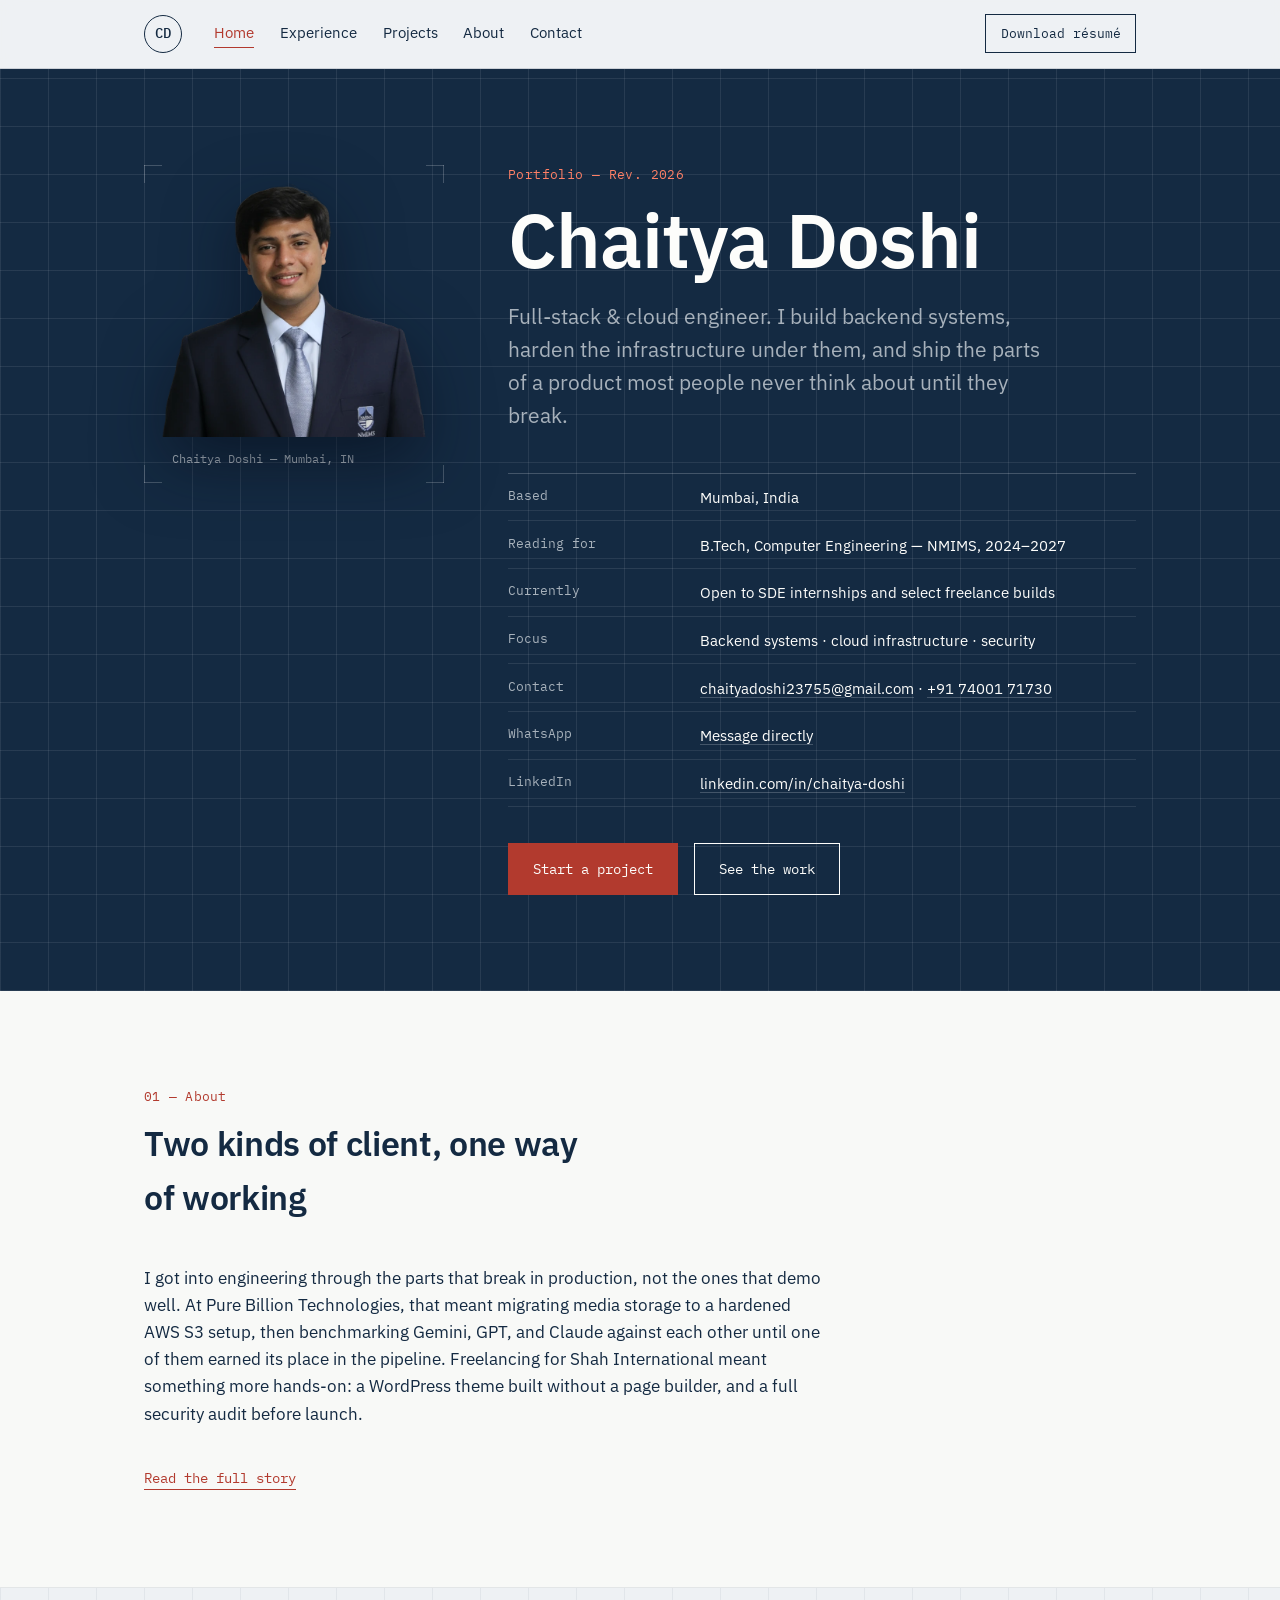
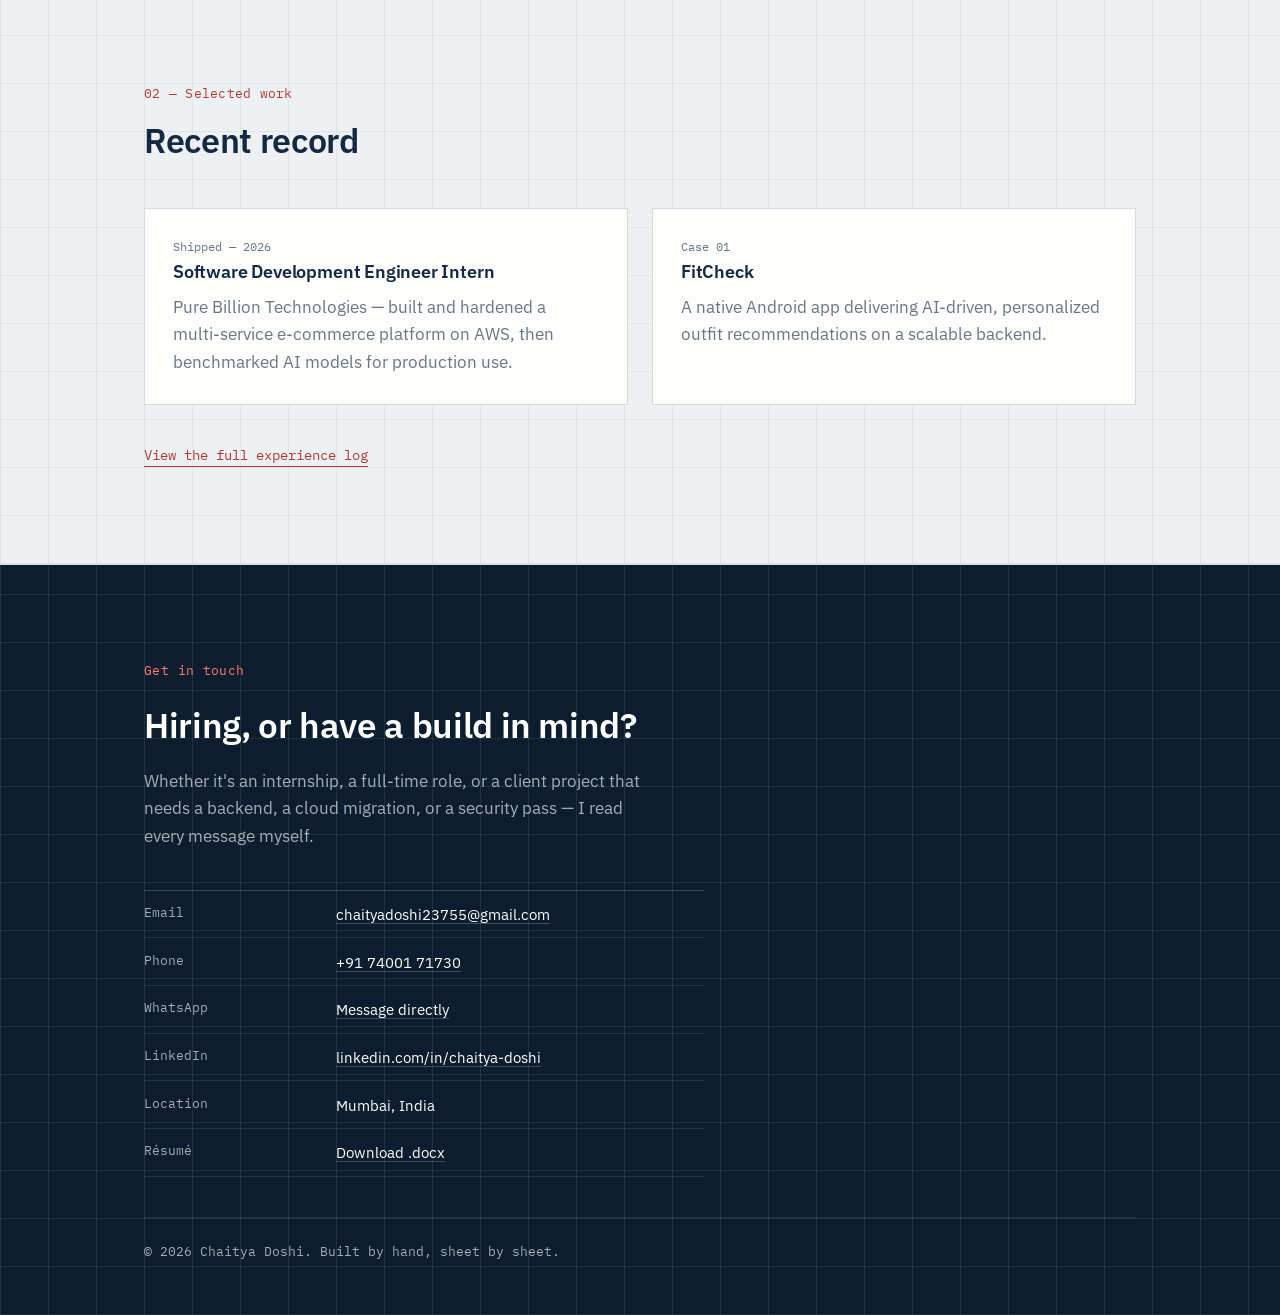
==== commit 51068802: "Replace framed headshot with a floating background-removed cutout Removed the AI-tool watermark via " ====
--- a/index.html
+++ b/index.html
@@ -50,9 +50,10 @@
     <div class="wrap hero__inner">
       <div class="hero__layout">
         <div class="hero__photo">
-          <div class="hero__photo-frame">
-            <img src="assets/img/chaitya.jpg" alt="Chaitya Doshi" width="900" height="900" loading="eager">
-          </div>
+          <picture>
+            <source srcset="assets/img/chaitya-cutout.webp" type="image/webp">
+            <img src="assets/img/chaitya-cutout.png" alt="Chaitya Doshi" width="700" height="665" loading="eager">
+          </picture>
           <p class="hero__photo-label">Chaitya Doshi — Mumbai, IN</p>
         </div>
 
--- a/css/styles.css
+++ b/css/styles.css
@@ -261,38 +261,39 @@
   align-items: start;
 }
 
-.hero__photo { position: relative; }
-.hero__photo-frame {
-  position: relative;
-  aspect-ratio: 1 / 1;
-  border: 1px solid var(--line-on-dark);
-  overflow: hidden;
-  background: var(--ink-deep);
-}
-.hero__photo-frame::after {
+.hero__photo { position: relative; padding: 14px; }
+.hero__photo::before {
   content: "";
   position: absolute;
-  inset: 8px -8px -8px 8px;
-  border: 1px solid var(--line-on-dark-soft);
-  z-index: -1;
-}
-.hero__photo-frame img {
+  inset: 0;
+  pointer-events: none;
+  --hp-tick: var(--line-on-dark);
+  background:
+    linear-gradient(var(--hp-tick), var(--hp-tick)) 0 0 / 18px 1px no-repeat,
+    linear-gradient(var(--hp-tick), var(--hp-tick)) 0 0 / 1px 18px no-repeat,
+    linear-gradient(var(--hp-tick), var(--hp-tick)) 100% 0 / 18px 1px no-repeat,
+    linear-gradient(var(--hp-tick), var(--hp-tick)) 100% 0 / 1px 18px no-repeat,
+    linear-gradient(var(--hp-tick), var(--hp-tick)) 0 100% / 18px 1px no-repeat,
+    linear-gradient(var(--hp-tick), var(--hp-tick)) 0 100% / 1px 18px no-repeat,
+    linear-gradient(var(--hp-tick), var(--hp-tick)) 100% 100% / 18px 1px no-repeat,
+    linear-gradient(var(--hp-tick), var(--hp-tick)) 100% 100% / 1px 18px no-repeat;
+}
+.hero__photo img {
+  display: block;
   width: 100%;
-  height: 100%;
-  object-fit: cover;
-  display: block;
-  filter: grayscale(8%) contrast(1.03);
+  height: auto;
+  filter: grayscale(6%) contrast(1.03) drop-shadow(0 22px 34px rgba(4, 10, 20, 0.55));
 }
 .hero__photo-label {
   font-family: var(--font-mono);
   font-size: 0.76rem;
   color: var(--text-muted-on-dark);
-  margin: 0.75rem 0 0;
+  margin: 0.75rem 0 0 14px;
 }
 
 @media (max-width: 720px) {
   .hero__layout { grid-template-columns: 1fr; }
-  .hero__photo { width: min(220px, 60vw); margin: 0 0 0.5rem; }
+  .hero__photo { width: min(240px, 62vw); margin: 0 0 0.5rem; }
 }
 
 .hero__kicker {
@@ -410,32 +411,34 @@
   gap: clamp(2rem, 4vw, 3rem);
   align-items: start;
 }
-.bio-photo-frame {
-  position: relative;
-  aspect-ratio: 1 / 1;
-  border: 1px solid var(--line);
-  overflow: hidden;
-  background: var(--paper-card);
-}
-.bio-photo-frame::after {
+.bio-photo { position: relative; padding: 12px; }
+.bio-photo::before {
   content: "";
   position: absolute;
-  inset: 8px -8px -8px 8px;
-  border: 1px solid var(--line-soft);
-  z-index: -1;
-}
-.bio-photo-frame img {
+  inset: 0;
+  pointer-events: none;
+  --bp-tick: var(--line);
+  background:
+    linear-gradient(var(--bp-tick), var(--bp-tick)) 0 0 / 16px 1px no-repeat,
+    linear-gradient(var(--bp-tick), var(--bp-tick)) 0 0 / 1px 16px no-repeat,
+    linear-gradient(var(--bp-tick), var(--bp-tick)) 100% 0 / 16px 1px no-repeat,
+    linear-gradient(var(--bp-tick), var(--bp-tick)) 100% 0 / 1px 16px no-repeat,
+    linear-gradient(var(--bp-tick), var(--bp-tick)) 0 100% / 16px 1px no-repeat,
+    linear-gradient(var(--bp-tick), var(--bp-tick)) 0 100% / 1px 16px no-repeat,
+    linear-gradient(var(--bp-tick), var(--bp-tick)) 100% 100% / 16px 1px no-repeat,
+    linear-gradient(var(--bp-tick), var(--bp-tick)) 100% 100% / 1px 16px no-repeat;
+}
+.bio-photo img {
+  display: block;
   width: 100%;
-  height: 100%;
-  object-fit: cover;
-  display: block;
-  filter: grayscale(8%) contrast(1.03);
+  height: auto;
+  filter: grayscale(6%) contrast(1.03) drop-shadow(0 16px 26px rgba(20, 42, 66, 0.22));
 }
 .bio-photo-label {
   font-family: var(--font-mono);
   font-size: 0.76rem;
   color: var(--text-muted);
-  margin: 0.75rem 0 0;
+  margin: 0.75rem 0 0 12px;
 }
 
 @media (max-width: 640px) {
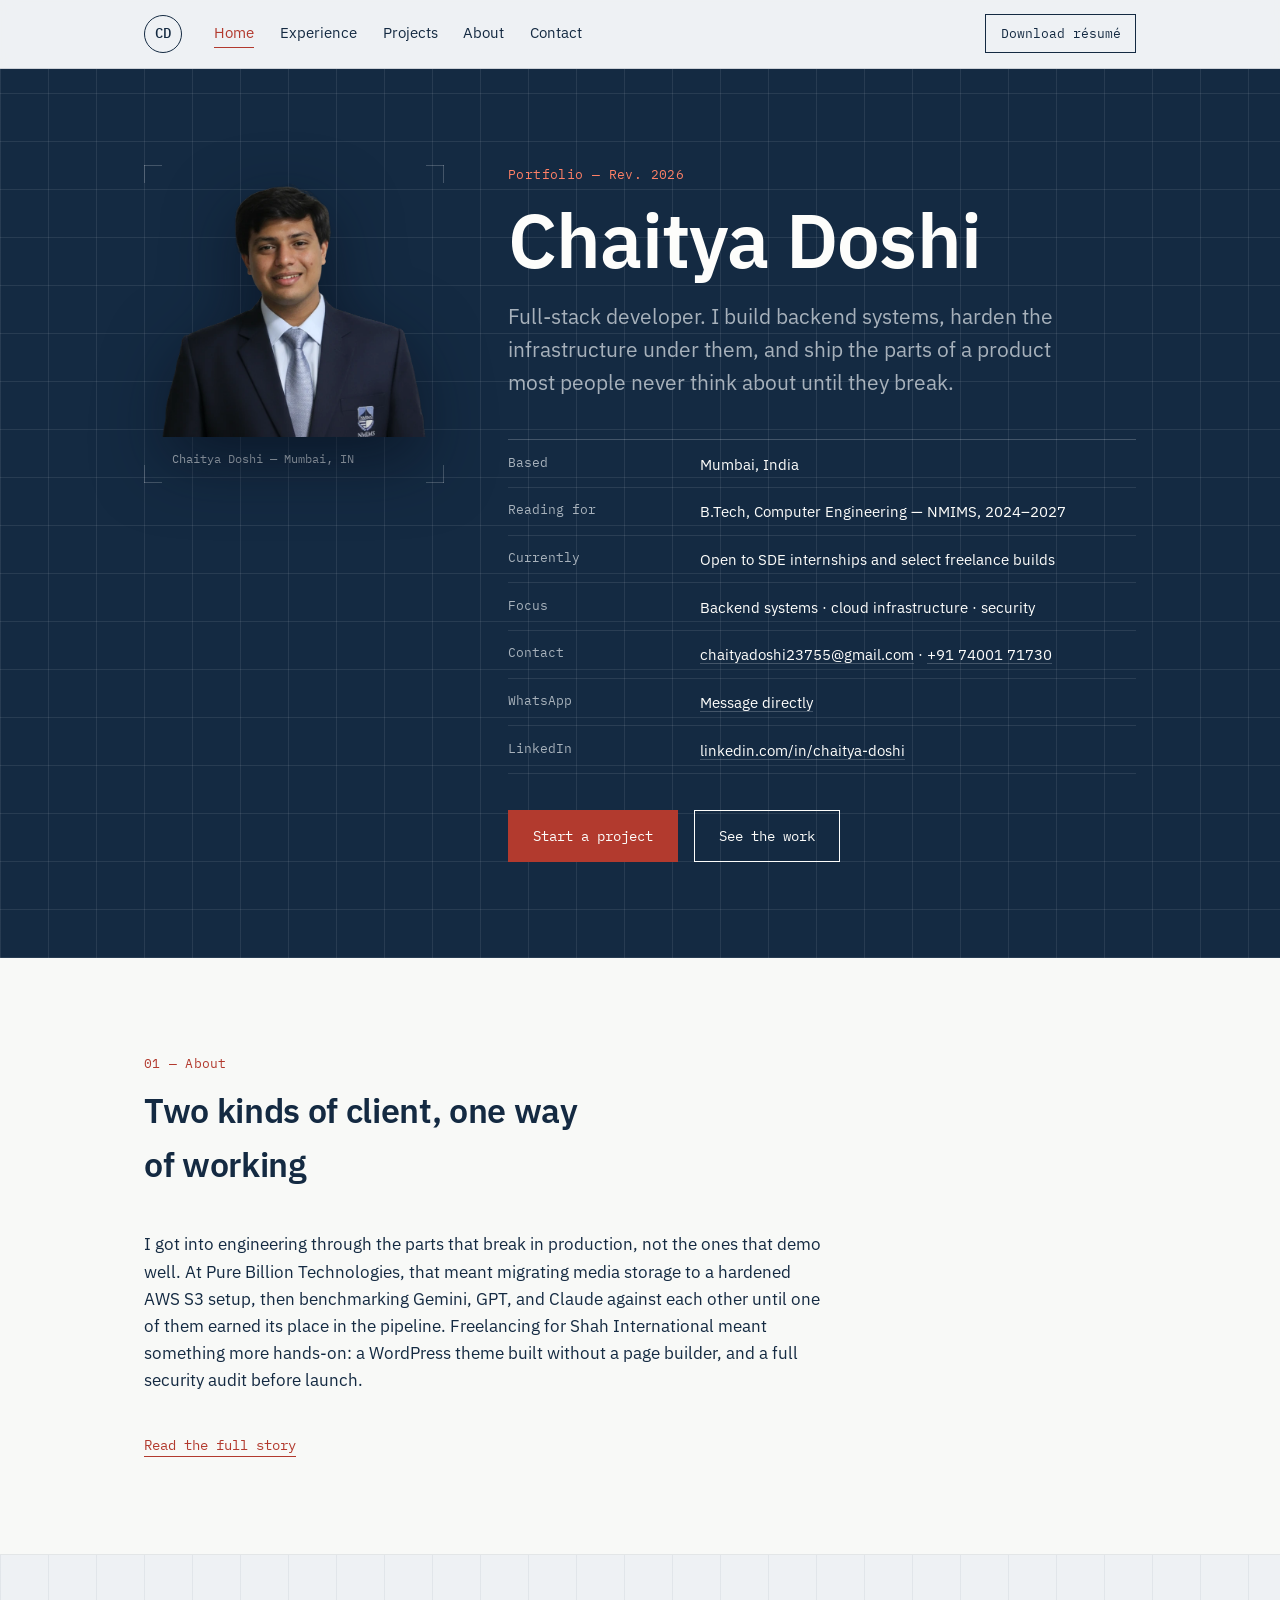
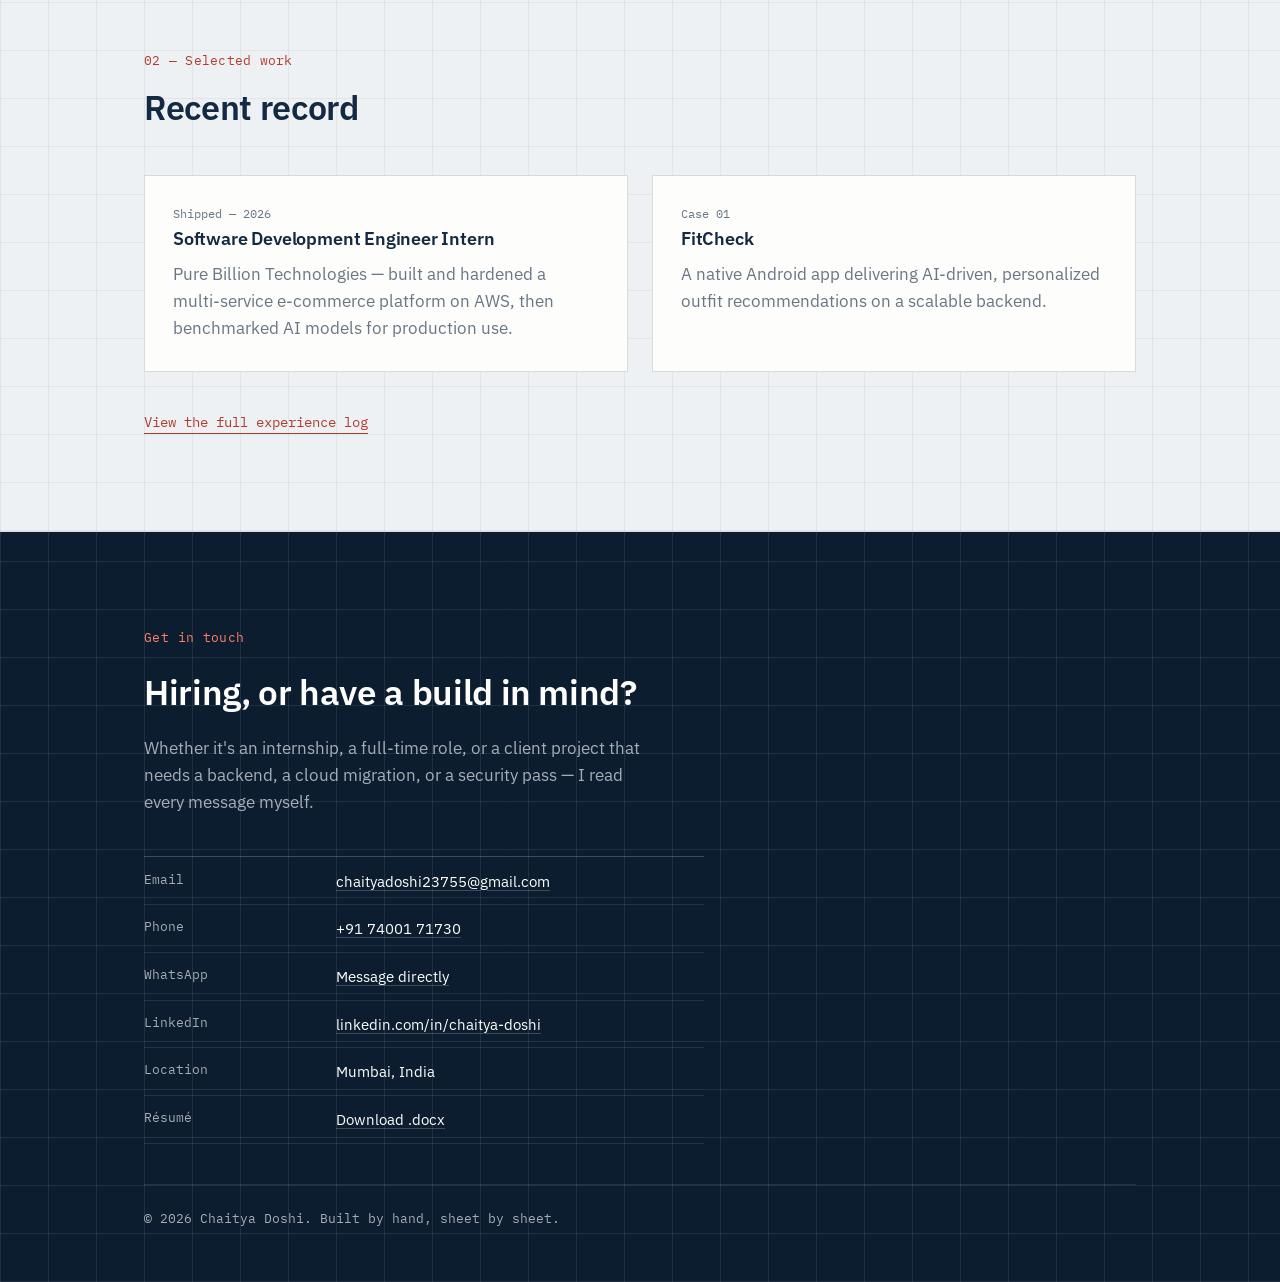
==== commit 491f48fc: "Drop the "Cloud Engineer" label from the homepage title and tagline Scoped narrowly to the two spots" ====
--- a/index.html
+++ b/index.html
@@ -3,7 +3,7 @@
 <head>
 <meta charset="UTF-8">
 <meta name="viewport" content="width=device-width, initial-scale=1.0">
-<title>Chaitya Doshi — Full-Stack &amp; Cloud Engineer</title>
+<title>Chaitya Doshi — Full-Stack Developer</title>
 <meta name="description" content="Chaitya Doshi builds backend systems, cloud infrastructure, and secure web platforms. B.Tech Computer Engineering, NMIMS Mumbai. Available for SDE internships and freelance builds.">
 <link rel="icon" href="data:image/svg+xml,%3Csvg xmlns='http://www.w3.org/2000/svg' viewBox='0 0 100 100'%3E%3Ccircle cx='50' cy='50' r='46' fill='%23142A42'/%3E%3Ccircle cx='50' cy='50' r='46' fill='none' stroke='%23EEF1F4' stroke-width='3'/%3E%3Ctext x='50' y='64' font-family='Georgia,serif' font-size='42' fill='%23EEF1F4' text-anchor='middle'%3ECD%3C/text%3E%3C/svg%3E">
 <link rel="preconnect" href="https://fonts.googleapis.com">
@@ -60,7 +60,7 @@
         <div class="hero__content">
           <p class="hero__kicker">Portfolio — Rev. 2026</p>
           <h1 class="hero__name">Chaitya Doshi</h1>
-          <p class="hero__role">Full-stack &amp; cloud engineer. I build backend systems, harden the infrastructure under them, and ship the parts of a product most people never think about until they break.</p>
+          <p class="hero__role">Full-stack developer. I build backend systems, harden the infrastructure under them, and ship the parts of a product most people never think about until they break.</p>
 
           <dl class="titleblock">
             <div class="titleblock__row">
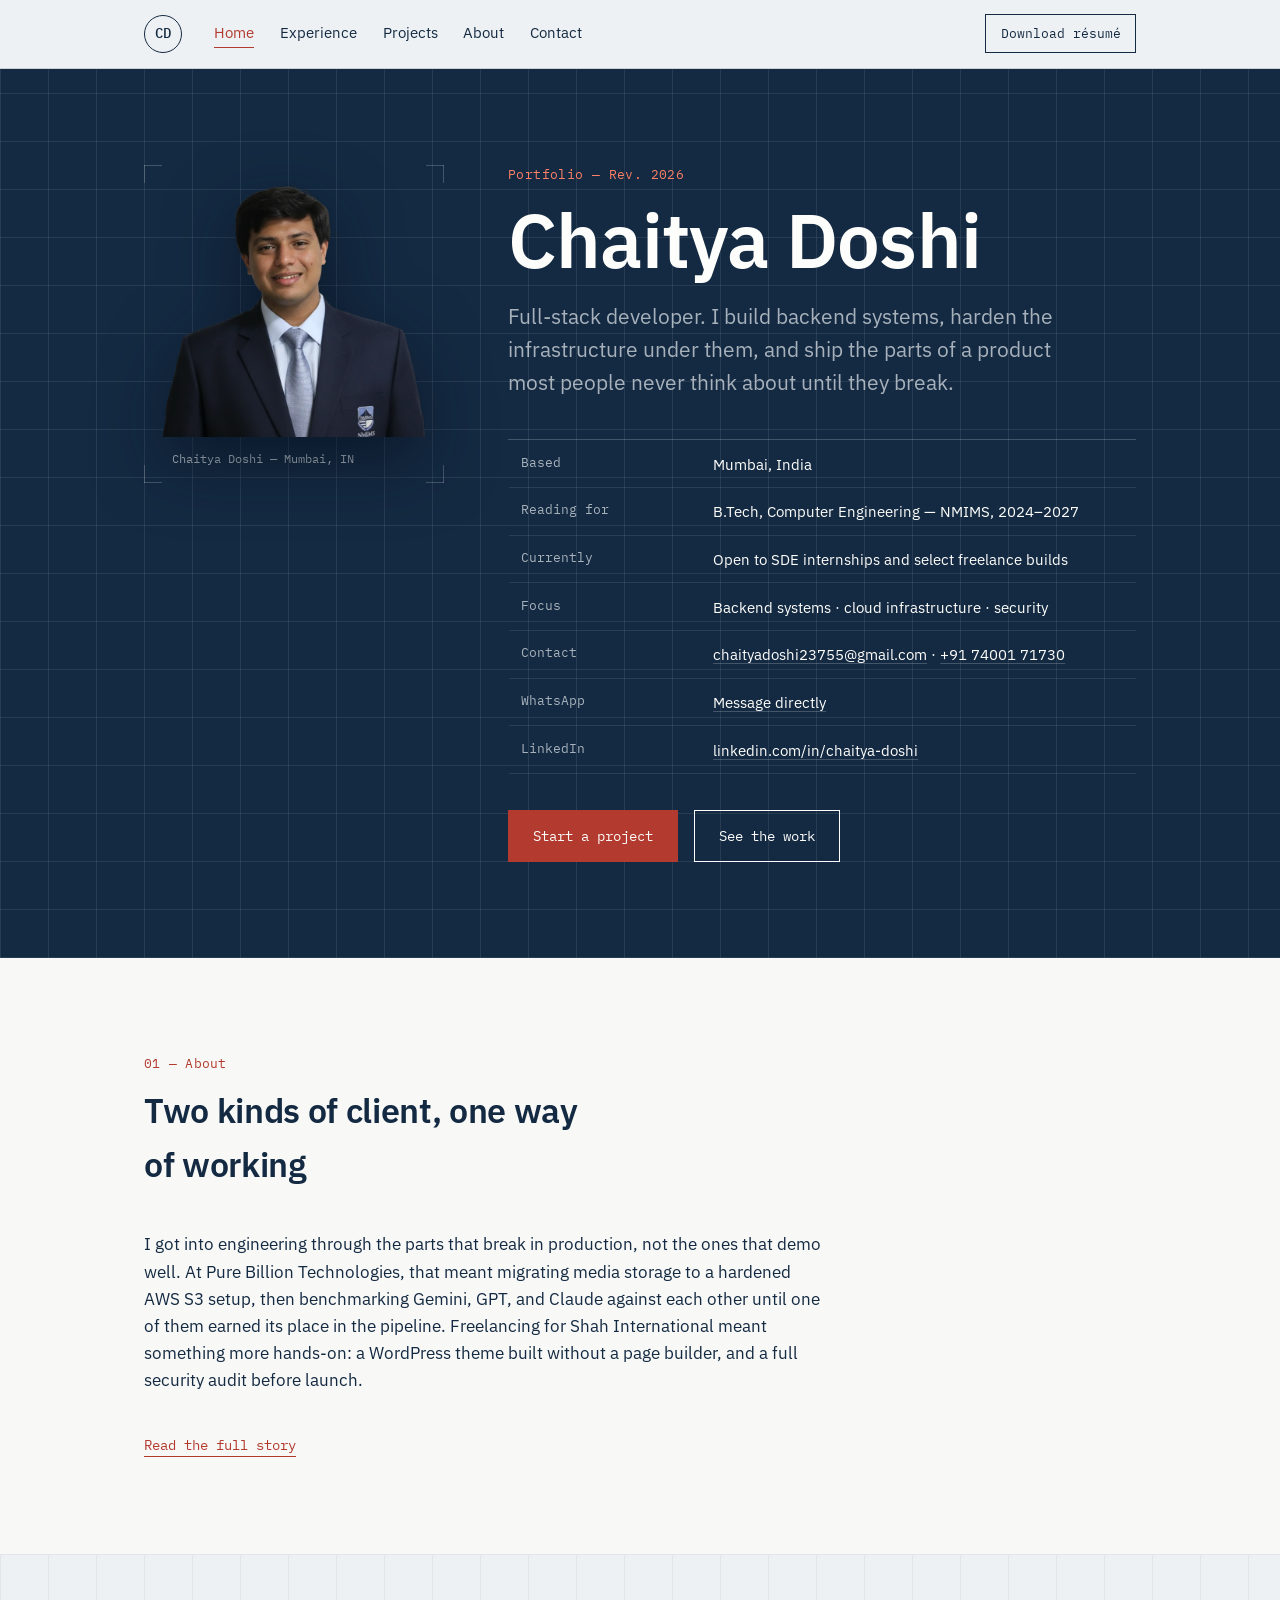
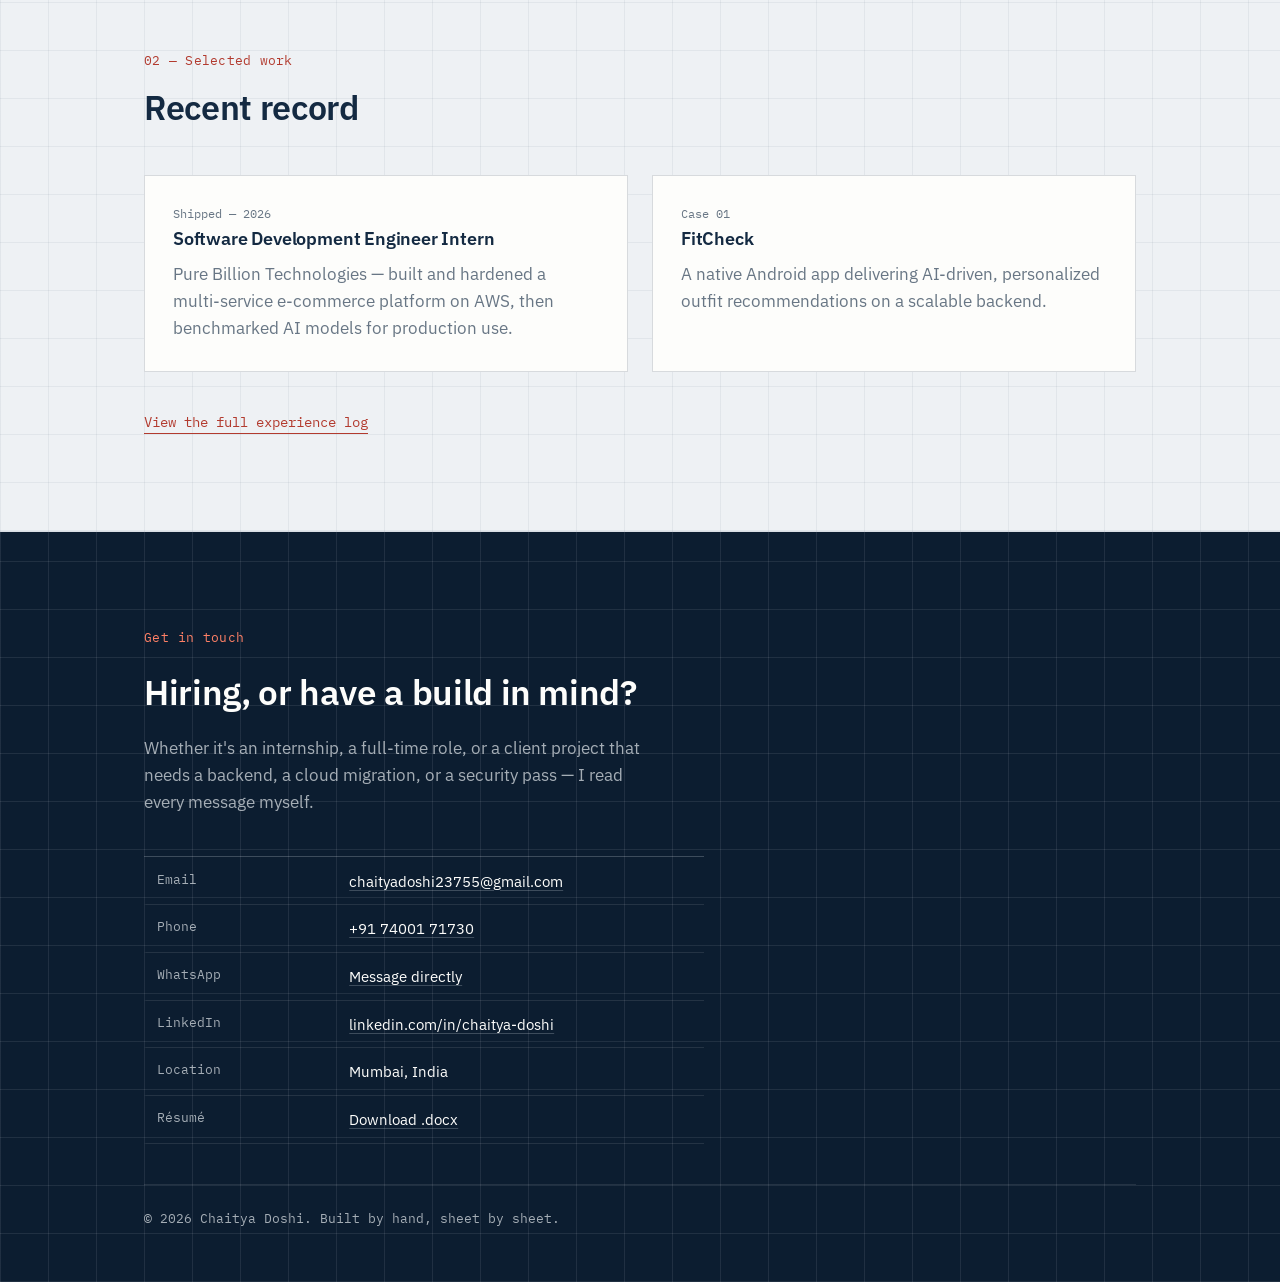
==== commit 70d1f2e0: "Add chronological timelines, micro-interactions, and cursor-reactive grid - Experience log and a new" ====
--- a/index.html
+++ b/index.html
@@ -47,6 +47,7 @@
 
   <section class="hero" id="top">
     <div class="hero__grid" aria-hidden="true"></div>
+    <div class="hero__glow" aria-hidden="true"></div>
     <div class="wrap hero__inner">
       <div class="hero__layout">
         <div class="hero__photo">
--- a/css/styles.css
+++ b/css/styles.css
@@ -252,6 +252,20 @@
 
 @keyframes gridIn { to { opacity: 1; } }
 
+.hero__glow {
+  position: absolute;
+  inset: 0;
+  pointer-events: none;
+  opacity: 0;
+  transition: opacity 0.4s ease;
+  background: radial-gradient(360px circle at var(--mx, 50%) var(--my, 50%), rgba(255, 128, 102, 0.16), transparent 70%);
+}
+.hero__glow.is-active { opacity: 1; }
+
+@media (prefers-reduced-motion: reduce) {
+  .hero__glow { display: none; }
+}
+
 .hero__inner { position: relative; z-index: 1; }
 
 .hero__layout {
@@ -339,8 +353,14 @@
   display: grid;
   grid-template-columns: 11rem 1fr;
   gap: 1rem;
-  padding: 0.7rem 0;
+  padding: 0.7rem 0 0.7rem 0.7rem;
   border-bottom: 1px solid var(--line-on-dark-soft);
+  border-left: 2px solid transparent;
+  transition: border-left-color 0.15s ease, background 0.15s ease;
+}
+.titleblock__row:hover {
+  border-left-color: var(--stamp);
+  background: rgba(238, 241, 244, 0.04);
 }
 .titleblock dt {
   font-family: var(--font-mono);
@@ -373,7 +393,7 @@
   text-decoration: none;
   padding: 0.85rem 1.5rem;
   border: 1px solid currentColor;
-  transition: transform 0.15s ease, background 0.15s ease, color 0.15s ease;
+  transition: transform 0.15s ease, background 0.15s ease, color 0.15s ease, box-shadow 0.15s ease;
 }
 .btn--stamp {
   background: var(--stamp);
@@ -381,8 +401,14 @@
   color: var(--paper-white);
 }
 .btn--stamp:hover { transform: translateY(-2px); }
+.btn--stamp:active { transform: scale(0.96); box-shadow: 0 0 0 3px rgba(178, 58, 46, 0.25); }
 .btn--ghost { color: var(--paper-white); }
 .btn--ghost:hover { background: rgba(238, 241, 244, 0.08); }
+.btn--ghost:active { transform: scale(0.96); background: rgba(238, 241, 244, 0.14); }
+
+@media (prefers-reduced-motion: reduce) {
+  .btn, .titleblock__row { transition: none; }
+}
 
 /* ==========================================================================
    Sections (paper)
@@ -449,9 +475,25 @@
 /* ==========================================================================
    Experience log
    ========================================================================== */
-.log { display: flex; flex-direction: column; gap: 2.5rem; }
+.log {
+  display: flex;
+  flex-direction: column;
+  gap: 2.5rem;
+  position: relative;
+  padding-left: 32px;
+}
+.log::before {
+  content: "";
+  position: absolute;
+  left: 5px;
+  top: 10px;
+  bottom: 10px;
+  width: 1px;
+  background: var(--line);
+}
 
 .log__entry {
+  position: relative;
   display: grid;
   grid-template-columns: 9rem 1fr;
   gap: 2rem;
@@ -459,6 +501,23 @@
   border-top: 1px solid var(--line);
 }
 .log__entry:first-child { border-top: 1px solid var(--line); }
+.log__entry::before {
+  content: "";
+  position: absolute;
+  left: -31px;
+  top: 2.7rem;
+  width: 9px;
+  height: 9px;
+  border-radius: 50%;
+  background: var(--stamp);
+  box-shadow: 0 0 0 3px var(--paper);
+}
+
+@media (max-width: 640px) {
+  .log { padding-left: 24px; }
+  .log::before { left: 3px; }
+  .log__entry::before { left: -24px; top: 0.4rem; width: 7px; height: 7px; }
+}
 
 .log__meta { display: flex; flex-direction: column; gap: 0.6rem; }
 
@@ -493,6 +552,62 @@
 
 @media (max-width: 640px) {
   .log__entry { grid-template-columns: 1fr; gap: 0.9rem; }
+}
+
+/* ==========================================================================
+   Education timeline
+   ========================================================================== */
+.timeline {
+  position: relative;
+  list-style: none;
+  margin: 0;
+  padding-left: 32px;
+  max-width: 60ch;
+}
+.timeline::before {
+  content: "";
+  position: absolute;
+  left: 5px;
+  top: 10px;
+  bottom: 10px;
+  width: 1px;
+  background: var(--line);
+}
+.timeline__item {
+  position: relative;
+  padding-bottom: 2rem;
+}
+.timeline__item:last-child { padding-bottom: 0; }
+.timeline__item::before {
+  content: "";
+  position: absolute;
+  left: -31px;
+  top: 0.35rem;
+  width: 9px;
+  height: 9px;
+  border-radius: 50%;
+  background: var(--stamp);
+  box-shadow: 0 0 0 3px var(--paper);
+}
+.timeline__date {
+  font-family: var(--font-mono);
+  font-size: 0.8rem;
+  color: var(--stamp);
+  margin: 0 0 0.35rem;
+}
+.timeline__title { font-size: 1.1rem; margin: 0 0 0.2rem; }
+.timeline__org {
+  font-family: var(--font-mono);
+  font-size: 0.85rem;
+  color: var(--text-muted);
+  margin: 0 0 0.2rem;
+}
+.timeline__meta { font-size: 0.9rem; color: var(--text-muted); margin: 0; }
+
+@media (max-width: 640px) {
+  .timeline { padding-left: 24px; }
+  .timeline::before { left: 3px; }
+  .timeline__item::before { left: -24px; width: 7px; height: 7px; }
 }
 
 /* ==========================================================================
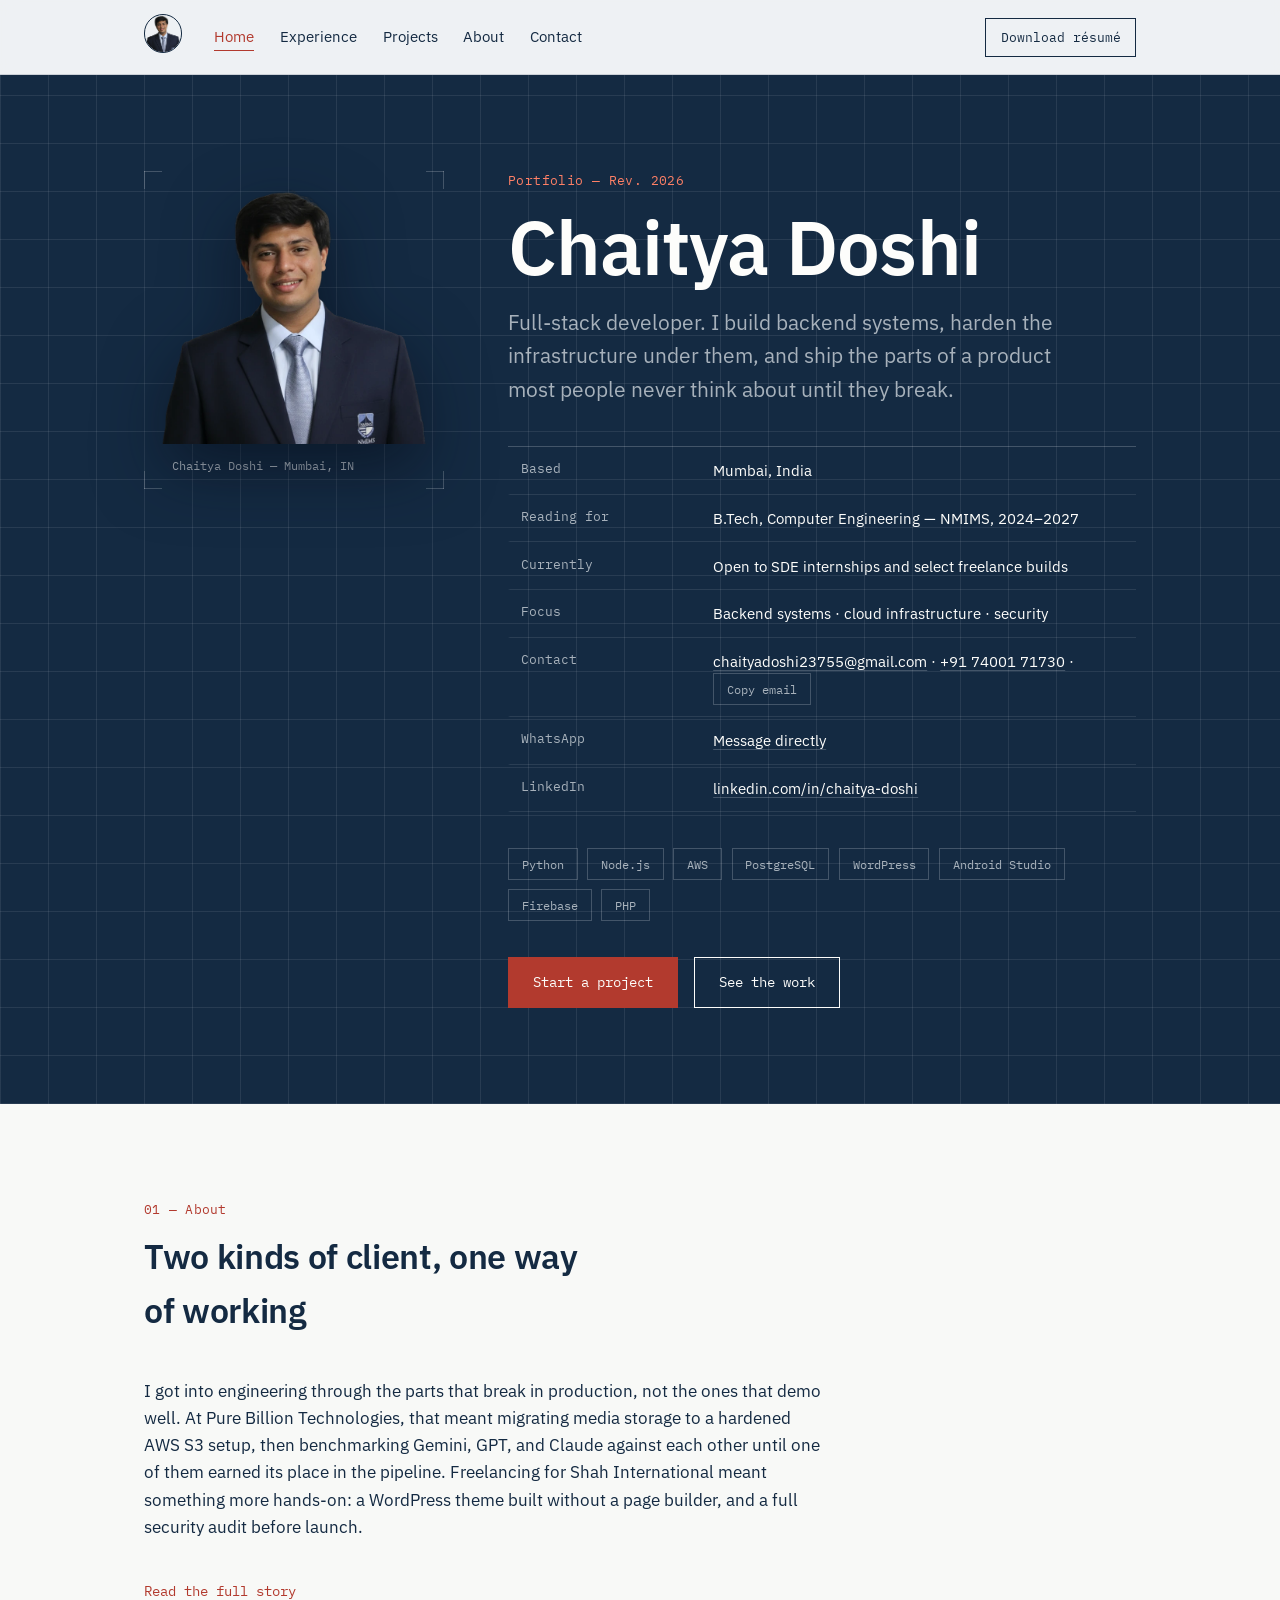
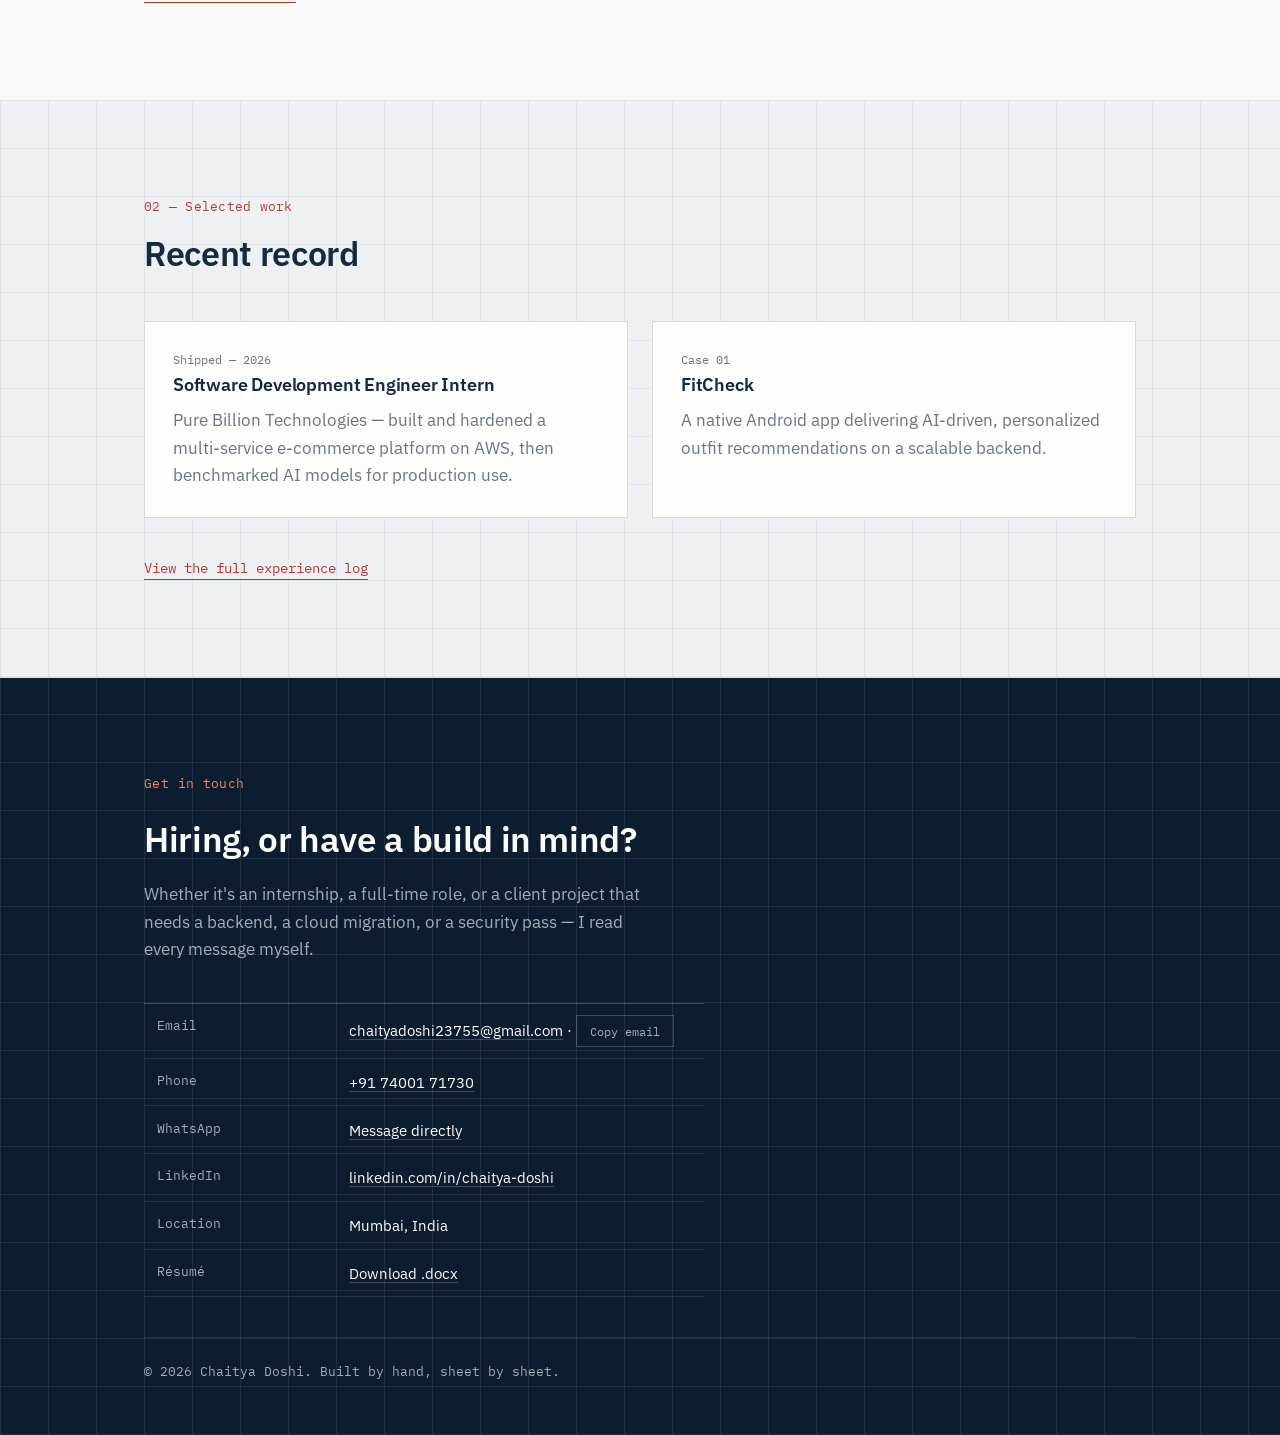
==== commit 37b6f457: "Roll out Direction A's interactions across the real site, rebuild Contact into segregated lanes - He" ====
--- a/index.html
+++ b/index.html
@@ -18,7 +18,7 @@
 <header class="nav" id="nav">
   <div class="nav__inner">
     <a class="nav__mark" href="index.html" aria-label="Chaitya Doshi, home">
-      <span class="nav__mark-ring">CD</span>
+      <span class="nav__mark-ring"><img src="assets/img/chaitya-cutout.webp" alt="" width="48" height="48" loading="lazy"></span>
     </a>
     <nav class="nav__links" aria-label="Primary">
       <a href="index.html" aria-current="page">Home</a>
@@ -82,7 +82,7 @@
             </div>
             <div class="titleblock__row">
               <dt>Contact</dt>
-              <dd><a href="mailto:chaityadoshi23755@gmail.com">chaityadoshi23755@gmail.com</a> · <a href="tel:+917400171730">+91 74001 71730</a></dd>
+              <dd><a href="mailto:chaityadoshi23755@gmail.com">chaityadoshi23755@gmail.com</a> · <a href="tel:+917400171730">+91 74001 71730</a> · <button type="button" class="chip" data-copy-email>Copy email</button></dd>
             </div>
             <div class="titleblock__row">
               <dt>WhatsApp</dt>
@@ -94,8 +94,19 @@
             </div>
           </dl>
 
+          <div class="skills">
+            <button type="button" class="chip" data-jump="experience.html#exp-1" data-jump-label="Software Development Engineer Intern — Pure Billion Technologies">Python</button>
+            <button type="button" class="chip" data-jump="experience.html#exp-1" data-jump-label="Software Development Engineer Intern — Pure Billion Technologies">Node.js</button>
+            <button type="button" class="chip" data-jump="experience.html#exp-1" data-jump-label="Software Development Engineer Intern — Pure Billion Technologies">AWS</button>
+            <button type="button" class="chip" data-jump="experience.html#exp-1" data-jump-label="Software Development Engineer Intern — Pure Billion Technologies">PostgreSQL</button>
+            <button type="button" class="chip" data-jump="experience.html#exp-2" data-jump-label="Freelance Full-Stack Developer — Shah International">WordPress</button>
+            <button type="button" class="chip" data-jump="projects.html#proj-1" data-jump-label="FitCheck — AI-driven fashion recommendation app">Android Studio</button>
+            <button type="button" class="chip" data-jump="projects.html#proj-1" data-jump-label="FitCheck — AI-driven fashion recommendation app">Firebase</button>
+            <button type="button" class="chip" data-jump="projects.html#proj-2" data-jump-label="Digital Voting System — secure web application">PHP</button>
+          </div>
+
           <div class="hero__actions">
-            <a class="btn btn--stamp" href="contact.html">Start a project</a>
+            <a class="btn btn--stamp" href="contact.html#client-form">Start a project</a>
             <a class="btn btn--ghost" href="experience.html">See the work</a>
           </div>
         </div>
@@ -158,7 +169,7 @@
     <dl class="titleblock titleblock--footer">
       <div class="titleblock__row">
         <dt>Email</dt>
-        <dd><a href="mailto:chaityadoshi23755@gmail.com">chaityadoshi23755@gmail.com</a></dd>
+        <dd><a href="mailto:chaityadoshi23755@gmail.com">chaityadoshi23755@gmail.com</a> · <button type="button" class="chip" data-copy-email>Copy email</button></dd>
       </div>
       <div class="titleblock__row">
         <dt>Phone</dt>
--- a/css/styles.css
+++ b/css/styles.css
@@ -17,6 +17,8 @@
   --grid-dark: rgba(238, 241, 244, 0.09);
   --text-muted: rgba(20, 42, 66, 0.64);
   --text-muted-on-dark: rgba(238, 241, 244, 0.68);
+  --live: #e8a33d;
+  --live-rgb: 232, 163, 61;
 
   --font-sans: "IBM Plex Sans", "Segoe UI", system-ui, sans-serif;
   --font-mono: "IBM Plex Mono", "SFMono-Regular", Consolas, monospace;
@@ -116,10 +118,19 @@
   height: 2.4rem;
   border-radius: 999px;
   border: 1.5px solid var(--ink);
+  overflow: hidden;
+  flex: none;
   font-family: var(--font-mono);
   font-size: 0.85rem;
   font-weight: 500;
   color: var(--ink);
+}
+.nav__mark-ring img {
+  width: 100%;
+  height: 100%;
+  object-fit: cover;
+  object-position: 50% 18%;
+  display: block;
 }
 
 .nav__links {
@@ -258,7 +269,7 @@
   pointer-events: none;
   opacity: 0;
   transition: opacity 0.4s ease;
-  background: radial-gradient(360px circle at var(--mx, 50%) var(--my, 50%), rgba(255, 128, 102, 0.16), transparent 70%);
+  background: radial-gradient(360px circle at var(--mx, 50%) var(--my, 50%), rgba(var(--live-rgb), 0.16), transparent 70%);
 }
 .hero__glow.is-active { opacity: 1; }
 
@@ -384,9 +395,55 @@
   }
 }
 
+/* Skill chips (hero) — hover/focus shows where a skill was actually used; click jumps there */
+.skills { display: flex; gap: 0.6rem; flex-wrap: wrap; margin: 0 0 2.25rem; padding: 0; }
+.chip {
+  font-family: var(--font-mono);
+  font-size: 0.78rem;
+  padding: 0.42rem 0.8rem;
+  border: 1px solid var(--line-on-dark);
+  background: none;
+  color: var(--text-muted-on-dark);
+  cursor: pointer;
+  transition: border-color 0.15s ease, color 0.15s ease;
+}
+.chip:hover, .chip:focus-visible { border-color: var(--live); color: var(--live); }
+
+.trace-tip {
+  position: fixed;
+  z-index: 300;
+  font-family: var(--font-mono);
+  font-size: 0.76rem;
+  background: var(--ink-deep);
+  color: var(--paper-white);
+  border: 1px solid var(--live);
+  padding: 0.5rem 0.7rem;
+  pointer-events: none;
+  opacity: 0;
+  transform: translate(-50%, -8px);
+  transition: opacity 0.15s ease, transform 0.15s ease;
+  max-width: min(260px, 80vw);
+}
+.trace-tip.is-visible { opacity: 1; transform: translate(-50%, -4px); }
+.trace-tip__label { display: block; color: var(--live); font-size: 0.68rem; margin-bottom: 0.15rem; }
+.trace-tip::after {
+  content: "";
+  position: absolute;
+  top: 100%;
+  left: 50%;
+  transform: translateX(-50%);
+  border: 5px solid transparent;
+  border-top-color: var(--live);
+}
+
+@media (prefers-reduced-motion: reduce) {
+  .trace-tip { transition: none; }
+}
+
 .hero__actions { display: flex; gap: 1rem; flex-wrap: wrap; }
 
 .btn {
+  position: relative;
   display: inline-block;
   font-family: var(--font-mono);
   font-size: 0.88rem;
@@ -405,6 +462,26 @@
 .btn--ghost { color: var(--paper-white); }
 .btn--ghost:hover { background: rgba(238, 241, 244, 0.08); }
 .btn--ghost:active { transform: scale(0.96); background: rgba(238, 241, 244, 0.14); }
+
+/* Ink-stamp press flash — fired by JS on click, not just CSS :active */
+.btn--stamp::after, .stamp::after {
+  content: "";
+  position: absolute;
+  inset: -3px;
+  border: 2px solid var(--stamp);
+  opacity: 0;
+  pointer-events: none;
+}
+.btn--stamp.is-firing::after, .stamp.is-firing::after {
+  animation: ringFire 0.5s ease-out;
+}
+@keyframes ringFire {
+  0% { opacity: 0.9; transform: scale(1); }
+  100% { opacity: 0; transform: scale(1.35); }
+}
+@media (prefers-reduced-motion: reduce) {
+  .btn--stamp.is-firing::after, .stamp.is-firing::after { animation: none; }
+}
 
 @media (prefers-reduced-motion: reduce) {
   .btn, .titleblock__row { transition: none; }
@@ -522,6 +599,7 @@
 .log__meta { display: flex; flex-direction: column; gap: 0.6rem; }
 
 .stamp {
+  position: relative;
   display: inline-block;
   font-family: var(--font-mono);
   font-size: 0.78rem;
@@ -530,6 +608,7 @@
   color: var(--stamp);
   width: fit-content;
   transform: rotate(-2deg);
+  cursor: pointer;
 }
 
 .log__date { font-family: var(--font-mono); font-size: 0.85rem; color: var(--text-muted); }
@@ -610,6 +689,16 @@
   .timeline__item::before { left: -24px; width: 7px; height: 7px; }
 }
 
+/* Cross-page "used in" jump highlight — landing on an entry/case from a hero chip */
+@keyframes tracePulse {
+  0% { box-shadow: 0 0 0 0 rgba(var(--live-rgb), 0.55); }
+  100% { box-shadow: 0 0 0 14px rgba(var(--live-rgb), 0); }
+}
+.is-found { animation: tracePulse 1s ease-out; }
+@media (prefers-reduced-motion: reduce) {
+  .is-found { animation: none; }
+}
+
 /* ==========================================================================
    Project case files
    ========================================================================== */
@@ -624,7 +713,9 @@
   background: var(--paper-white);
   border: 1px solid var(--line);
   padding: 2rem;
-}
+  transition: border-color 0.15s ease, transform 0.15s ease;
+}
+.case:hover { border-color: var(--stamp); transform: translateY(-2px); }
 .case::after {
   content: "";
   position: absolute;
@@ -731,16 +822,62 @@
   .teaser-grid { grid-template-columns: 1fr; }
 }
 
-.teaser-card--ghost {
-  background: transparent;
-  border-color: var(--line-on-dark);
+/* ==========================================================================
+   Contact lanes & client form
+   ========================================================================== */
+.lane { margin-bottom: 3rem; }
+.lane:last-child { margin-bottom: 0; }
+.lane + .lane { border-top: 1px solid var(--line-on-dark); padding-top: 3rem; }
+.lane h2 { font-size: clamp(1.4rem, 2.8vw, 1.8rem); margin-bottom: 0.6rem; }
+.lane__sub { color: var(--text-muted-on-dark); margin: 0 0 1.75rem; max-width: 52ch; }
+
+.form-row { display: grid; grid-template-columns: 1fr 1fr; gap: 1.25rem; }
+.form-field { display: flex; flex-direction: column; gap: 0.4rem; margin-bottom: 1.25rem; }
+.form-field label {
+  font-family: var(--font-mono);
+  font-size: 0.78rem;
+  color: var(--text-muted-on-dark);
+}
+.form-field label .optional { opacity: 0.65; }
+.form-field input,
+.form-field select,
+.form-field textarea {
+  font-family: var(--font-sans);
+  font-size: 0.95rem;
+  background: rgba(238, 241, 244, 0.05);
+  border: 1px solid var(--line-on-dark);
+  border-radius: 0;
   color: var(--paper-white);
-}
-.teaser-card--ghost:hover { border-color: var(--stamp-bright); }
-.teaser-card--ghost h3 { color: var(--paper-white); }
-.teaser-card--ghost p { color: var(--text-muted-on-dark); }
-
-.hero__lanes { margin-bottom: 2.5rem; }
+  padding: 0.65rem 0.75rem;
+  transition: border-color 0.15s ease, background 0.15s ease;
+}
+.form-field input:focus,
+.form-field select:focus,
+.form-field textarea:focus {
+  border-color: var(--live);
+  background: rgba(238, 241, 244, 0.08);
+}
+.form-field select { cursor: pointer; }
+.form-field textarea { resize: vertical; min-height: 130px; }
+.form-field--honeypot { position: absolute; left: -9999px; top: -9999px; }
+
+.form-submit-row { display: flex; align-items: center; gap: 1rem; flex-wrap: wrap; margin-top: 0.5rem; }
+
+.form-status { display: none; font-size: 0.92rem; max-width: 48ch; }
+.form-status.is-visible { display: block; }
+.form-status--success { color: var(--live); }
+.form-status--error { color: var(--stamp-bright); }
+
+.lane__fallback {
+  font-family: var(--font-mono);
+  font-size: 0.85rem;
+  color: var(--text-muted-on-dark);
+  margin-top: 1.5rem;
+}
+
+@media (max-width: 600px) {
+  .form-row { grid-template-columns: 1fr; }
+}
 
 /* ==========================================================================
    Footer
